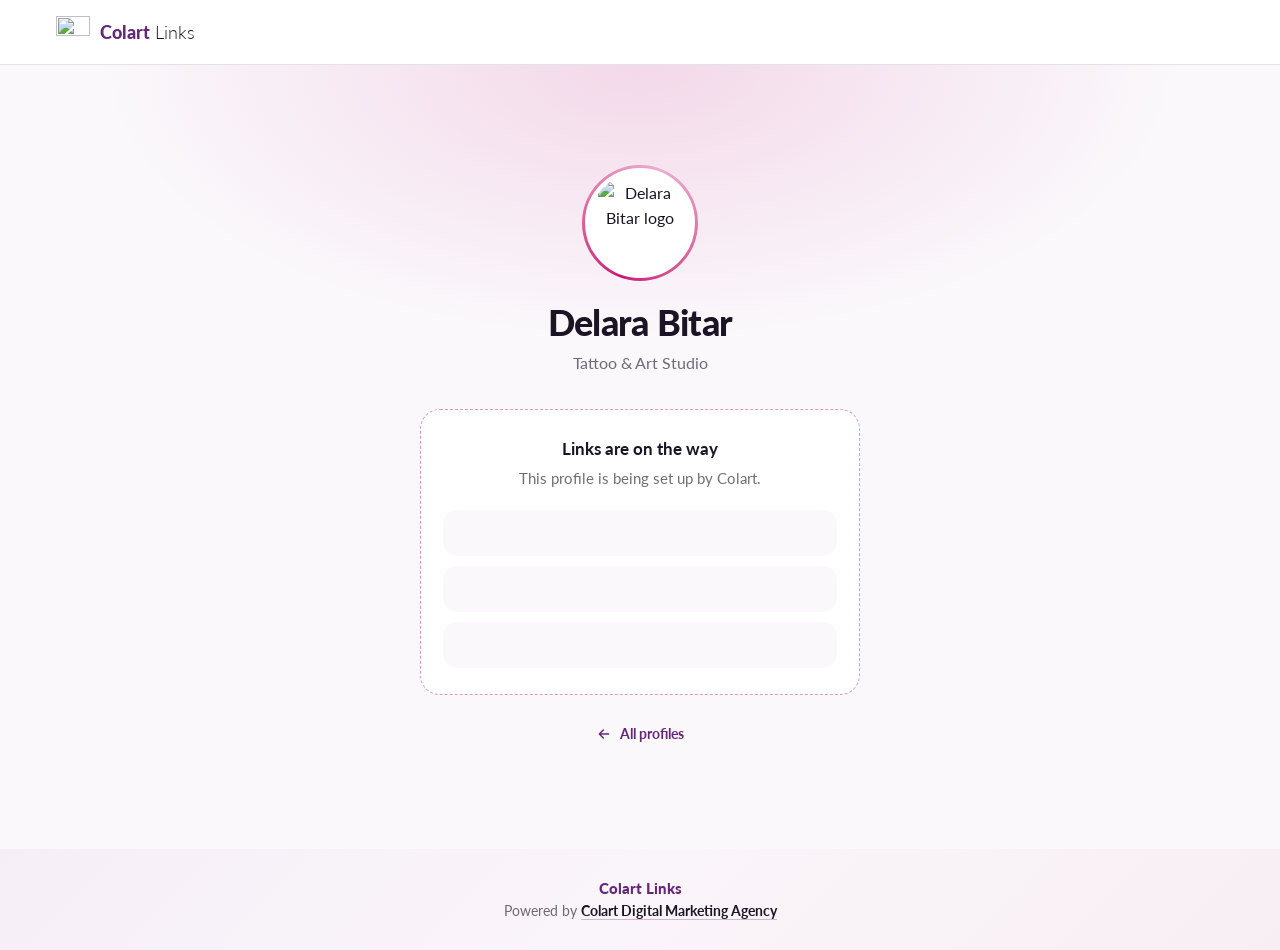
==== delarabitar/index.html @ f68a1858 "Add files via upload" ====
<!DOCTYPE html>
<html lang="en">
<head>
  <meta charset="UTF-8">
  <meta name="viewport" content="width=device-width, initial-scale=1, viewport-fit=cover">
  <title>Delara Bitar | Colart Links</title>
  <meta name="description" content="Delara Bitar: Tattoo & Art Studio. All links in one place, powered by Colart.">
  <meta name="theme-color" content="#c81478">
  <link rel="canonical" href="https://links.colartdigitalmarketingagency.com/delarabitar/">

  <meta property="og:type" content="profile">
  <meta property="og:title" content="Delara Bitar | Colart Links">
  <meta property="og:description" content="Tattoo & Art Studio">
  <meta property="og:url" content="https://links.colartdigitalmarketingagency.com/delarabitar/">

  <link rel="icon" href="../assets/delara-bitar-logo.svg" type="image/svg+xml">
  <link rel="preconnect" href="https://fonts.googleapis.com">
  <link rel="preconnect" href="https://fonts.gstatic.com" crossorigin>
  <link href="https://fonts.googleapis.com/css2?family=Lato:wght@300;400;700;900&display=swap" rel="stylesheet">
  <link rel="stylesheet" href="style.css">
</head>
<body>

  <header class="site-header">
    <div class="wrap">
      <a class="brand" href="../" aria-label="Colart Links home">
        <img src="../assets/colart-mark.svg" alt="" width="34" height="32">
        <span class="brand-name"><b>Colart</b> <span>Links</span></span>
      </a>
    </div>
  </header>

  <main class="profile">
    <div class="profile-card">
      <span class="avatar"><span><img src="../assets/delara-bitar-logo.svg" alt="Delara Bitar logo" width="110" height="110"></span></span>
      <h1>Delara Bitar</h1>
      <p class="category">Tattoo & Art Studio</p>

      <!-- Add links here when ready, then delete the .soon block:
      <ul class="links">
        <li><a href="https://instagram.com/..." target="_blank" rel="noopener">Instagram</a></li>
        <li><a href="https://wa.me/961..." target="_blank" rel="noopener">WhatsApp</a></li>
      </ul>
      -->
      <div class="soon">
        <p>Links are on the way</p>
        <p>This profile is being set up by Colart.</p>
        <div class="soon-bars" aria-hidden="true"><span></span><span></span><span></span></div>
      </div>

      <a class="back" href="../"><svg viewBox="0 0 24 24" fill="none" stroke="currentColor" stroke-width="2.2" stroke-linecap="round" stroke-linejoin="round" aria-hidden="true"><path d="M19 12H5M11 6l-6 6 6 6"/></svg>All profiles</a>
    </div>
  </main>

  <footer class="site-footer">
    <b>Colart Links</b>
    Powered by <a href="https://colartdigitalmarketingagency.com" target="_blank" rel="noopener">Colart Digital Marketing Agency</a>
  </footer>

</body>
</html>
---- delarabitar/style.css ----
/* ===========================================
   COLART LINKS — Delara Bitar
   links.colartdigitalmarketingagency.com/delarabitar
   This profile's own stylesheet. Edit freely —
   it doesn't affect the directory or other profiles.
=========================================== */

:root {
  /* Profile accent — change to the client's brand color */
  --accent:     #c81478;
  --accent-ink: #ffffff;

  /* Colart brand */
  --purple:    #642878;
  --purple-dk: #4a1d59;
  --magenta:   #c81478;
  --ink:       #1a1424;
  --bg:        #ffffff;
  --bg-soft:   #faf8fb;
  --line:      rgba(26, 20, 36, .12);
  --muted:     rgba(26, 20, 36, .62);

  --font: 'Lato', 'Noto Kufi Arabic', system-ui, -apple-system, 'Segoe UI', sans-serif;
  --ease: cubic-bezier(.2, .7, .2, 1);
  --gutter: clamp(20px, 5vw, 36px);
}

*, *::before, *::after { margin: 0; padding: 0; box-sizing: border-box; }
html { -webkit-text-size-adjust: 100%; }
body {
  font-family: var(--font);
  line-height: 1.55;
  color: var(--ink);
  background: var(--bg-soft);
  -webkit-font-smoothing: antialiased;
  min-height: 100vh;
  display: flex;
  flex-direction: column;
}
a { color: inherit; text-decoration: none; }
img { display: block; max-width: 100%; }
:focus-visible { outline: 3px solid var(--magenta); outline-offset: 3px; border-radius: 6px; }

/* Header */
.site-header {
  position: sticky; top: 0; z-index: 20;
  background: rgba(255, 255, 255, .88);
  backdrop-filter: blur(14px); -webkit-backdrop-filter: blur(14px);
  border-bottom: 1px solid var(--line);
}
.site-header .wrap {
  max-width: 1240px; margin: 0 auto; padding: 0 var(--gutter);
  height: 64px; display: flex; align-items: center;
}
.brand { display: inline-flex; align-items: center; gap: 10px; }
.brand img { width: 34px; height: auto; }
.brand-name { font-size: 18px; line-height: 1; color: var(--purple); }
.brand-name b { font-weight: 900; }
.brand-name span { font-weight: 300; color: var(--ink); }

/* Profile */
.profile {
  flex: 1;
  display: grid;
  place-items: start center;
  padding: clamp(48px, 10vw, 100px) var(--gutter);
  background: radial-gradient(60% 50% at 50% 0%, color-mix(in srgb, var(--accent) 14%, transparent) 0%, transparent 70%);
}
.profile-card { width: 100%; max-width: 440px; text-align: center; }

.avatar {
  display: block;
  width: 116px; height: 116px;
  margin: 0 auto;
  border-radius: 50%;
  padding: 3px;
  background: conic-gradient(from 200deg, var(--accent), color-mix(in srgb, var(--accent) 35%, #fff), var(--accent));
}
.avatar span {
  width: 100%; height: 100%;
  border-radius: 50%;
  border: 4px solid #fff;
  background: #fff;
  display: grid; place-items: center;
  overflow: hidden;
}
.avatar img { width: 82%; height: 82%; object-fit: contain; }

.profile h1 {
  margin-top: 22px;
  font-size: clamp(28px, 6vw, 36px);
  font-weight: 900;
  letter-spacing: -.02em;
  line-height: 1.1;
}
.name-ar {
  display: block;
  margin-top: 6px;
  font-family: 'Noto Kufi Arabic', var(--font);
  font-weight: 700;
  font-size: 19px;
  color: var(--purple);
}
.category { margin-top: 8px; font-size: 16px; color: var(--muted); }

/* Links — add <li><a> items in index.html */
.links { list-style: none; margin-top: 34px; display: grid; gap: 12px; }
.links a {
  display: flex; align-items: center; justify-content: center;
  min-height: 56px; padding: 14px 20px;
  border-radius: 16px;
  background: #fff;
  border: 1px solid var(--line);
  font-weight: 700;
  transition: border-color .3s, transform .3s var(--ease), color .3s;
}
.links a:hover { border-color: var(--accent); color: var(--purple); transform: translateY(-2px); }

/* Placeholder (remove when links are added) */
.soon {
  margin-top: 34px;
  padding: 26px 22px;
  border-radius: 20px;
  border: 1.5px dashed color-mix(in srgb, var(--accent) 45%, transparent);
  background: #fff;
}
.soon p { font-size: 17px; font-weight: 700; }
.soon p + p { margin-top: 4px; font-size: 15px; font-weight: 400; color: var(--muted); }
.soon-bars { display: grid; gap: 10px; margin-top: 20px; }
.soon-bars span { height: 46px; border-radius: 14px; background: var(--bg-soft); }

.back {
  display: inline-flex; align-items: center; gap: 8px;
  margin-top: 28px;
  font-size: 14px; font-weight: 700;
  color: var(--purple);
}
.back svg { width: 16px; height: 16px; transition: transform .3s var(--ease); }
.back:hover { color: var(--magenta); }
.back:hover svg { transform: translateX(-4px); }

/* Footer */
.site-footer {
  background: linear-gradient(135deg, #f5eef7 0%, #faf5fa 50%, #f7eef3 100%);
  padding: 28px var(--gutter);
  text-align: center;
  font-size: 14px;
  color: var(--muted);
}
.site-footer b { display: block; color: var(--purple); font-weight: 900; font-size: 15px; }
.site-footer a { color: var(--ink); font-weight: 700; border-bottom: 1px solid rgba(100, 40, 120, .3); }
.site-footer a:hover { color: var(--magenta); border-color: var(--magenta); }

@media (prefers-reduced-motion: reduce) {
  *, *::before, *::after { transition: none !important; animation: none !important; }
}
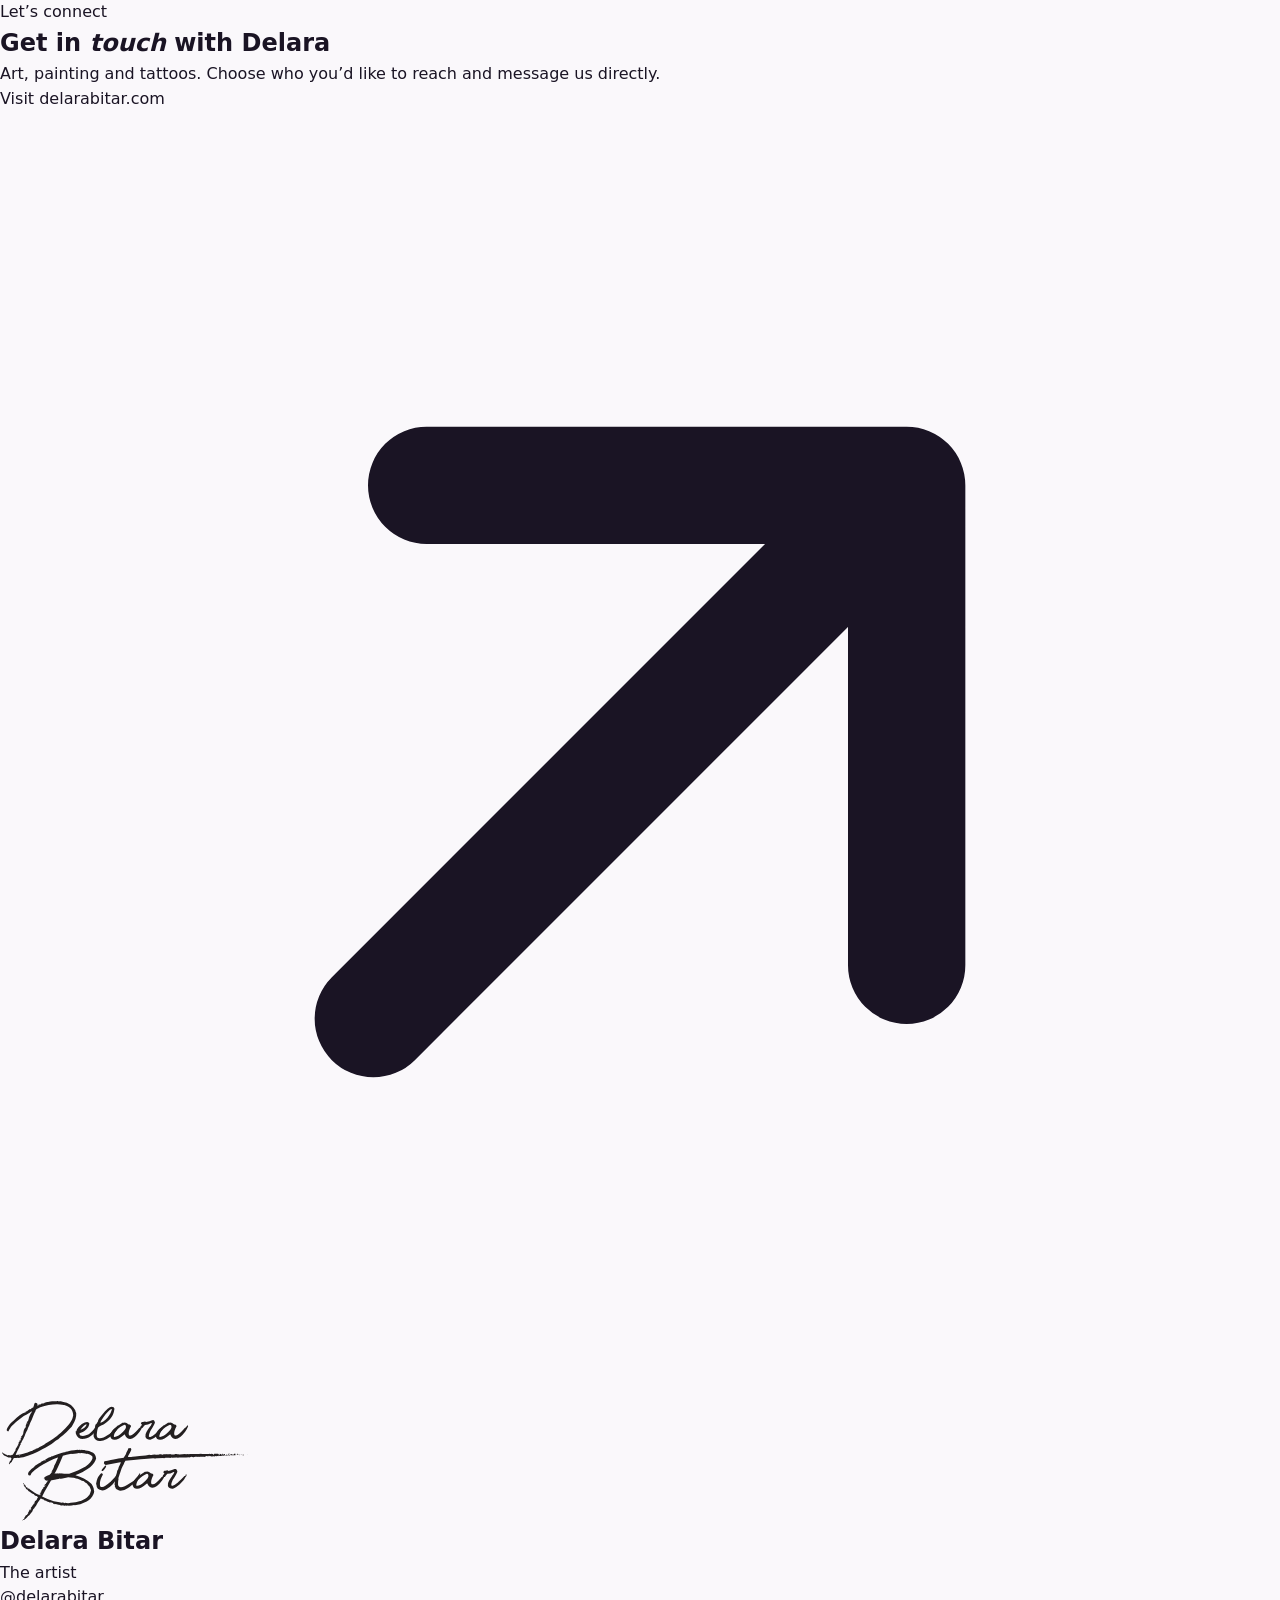
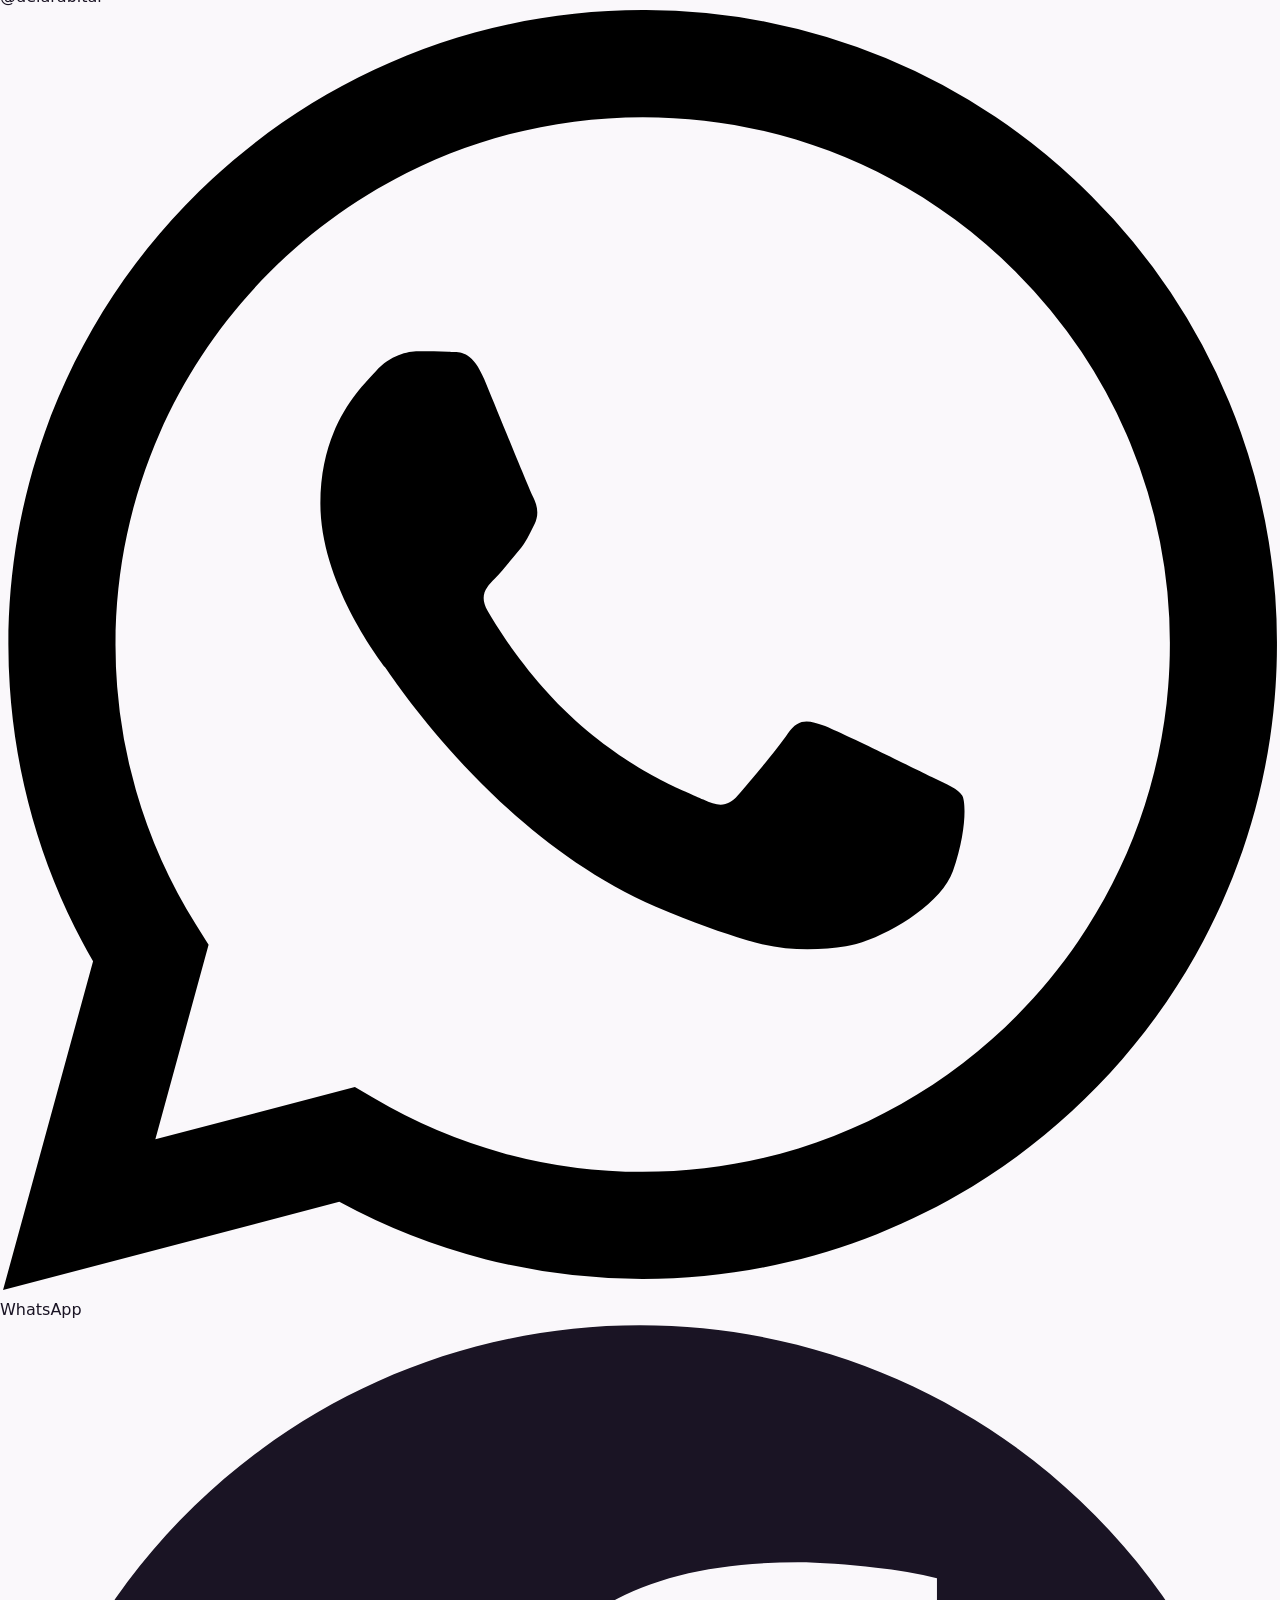
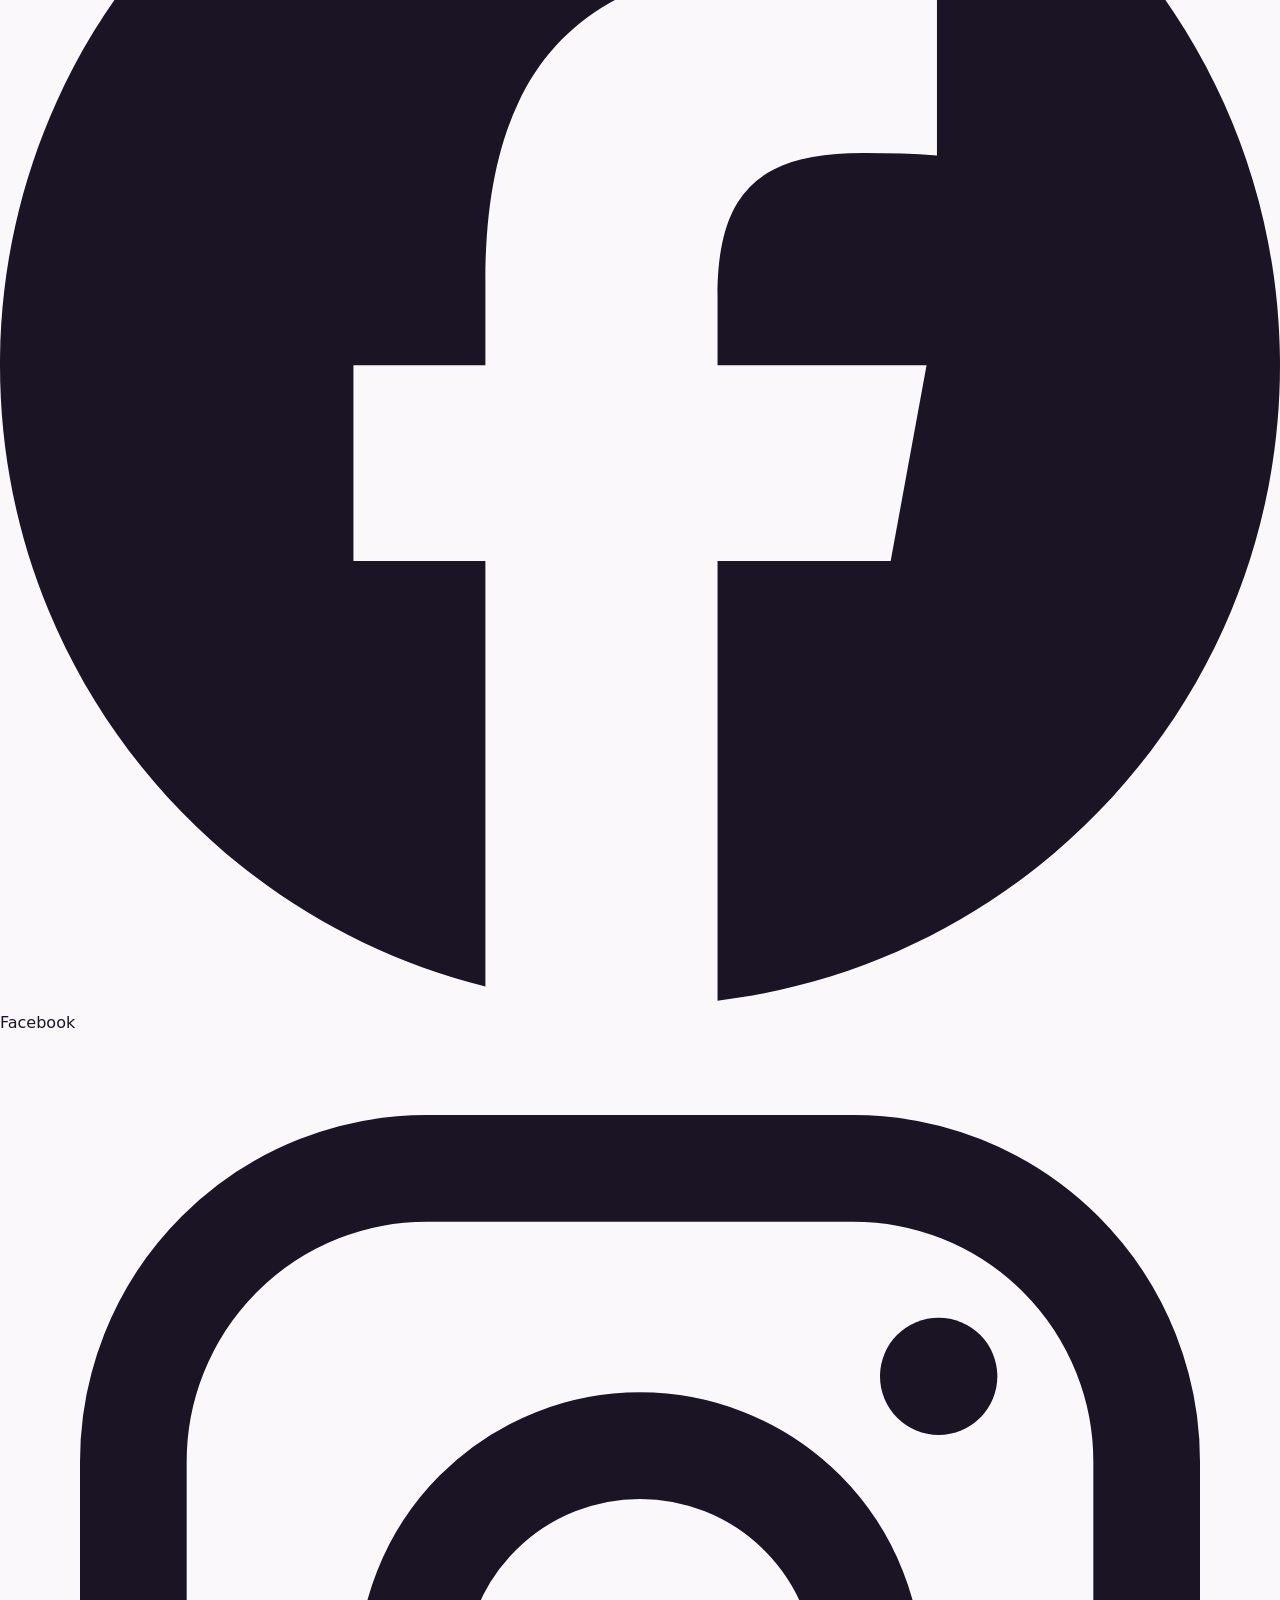
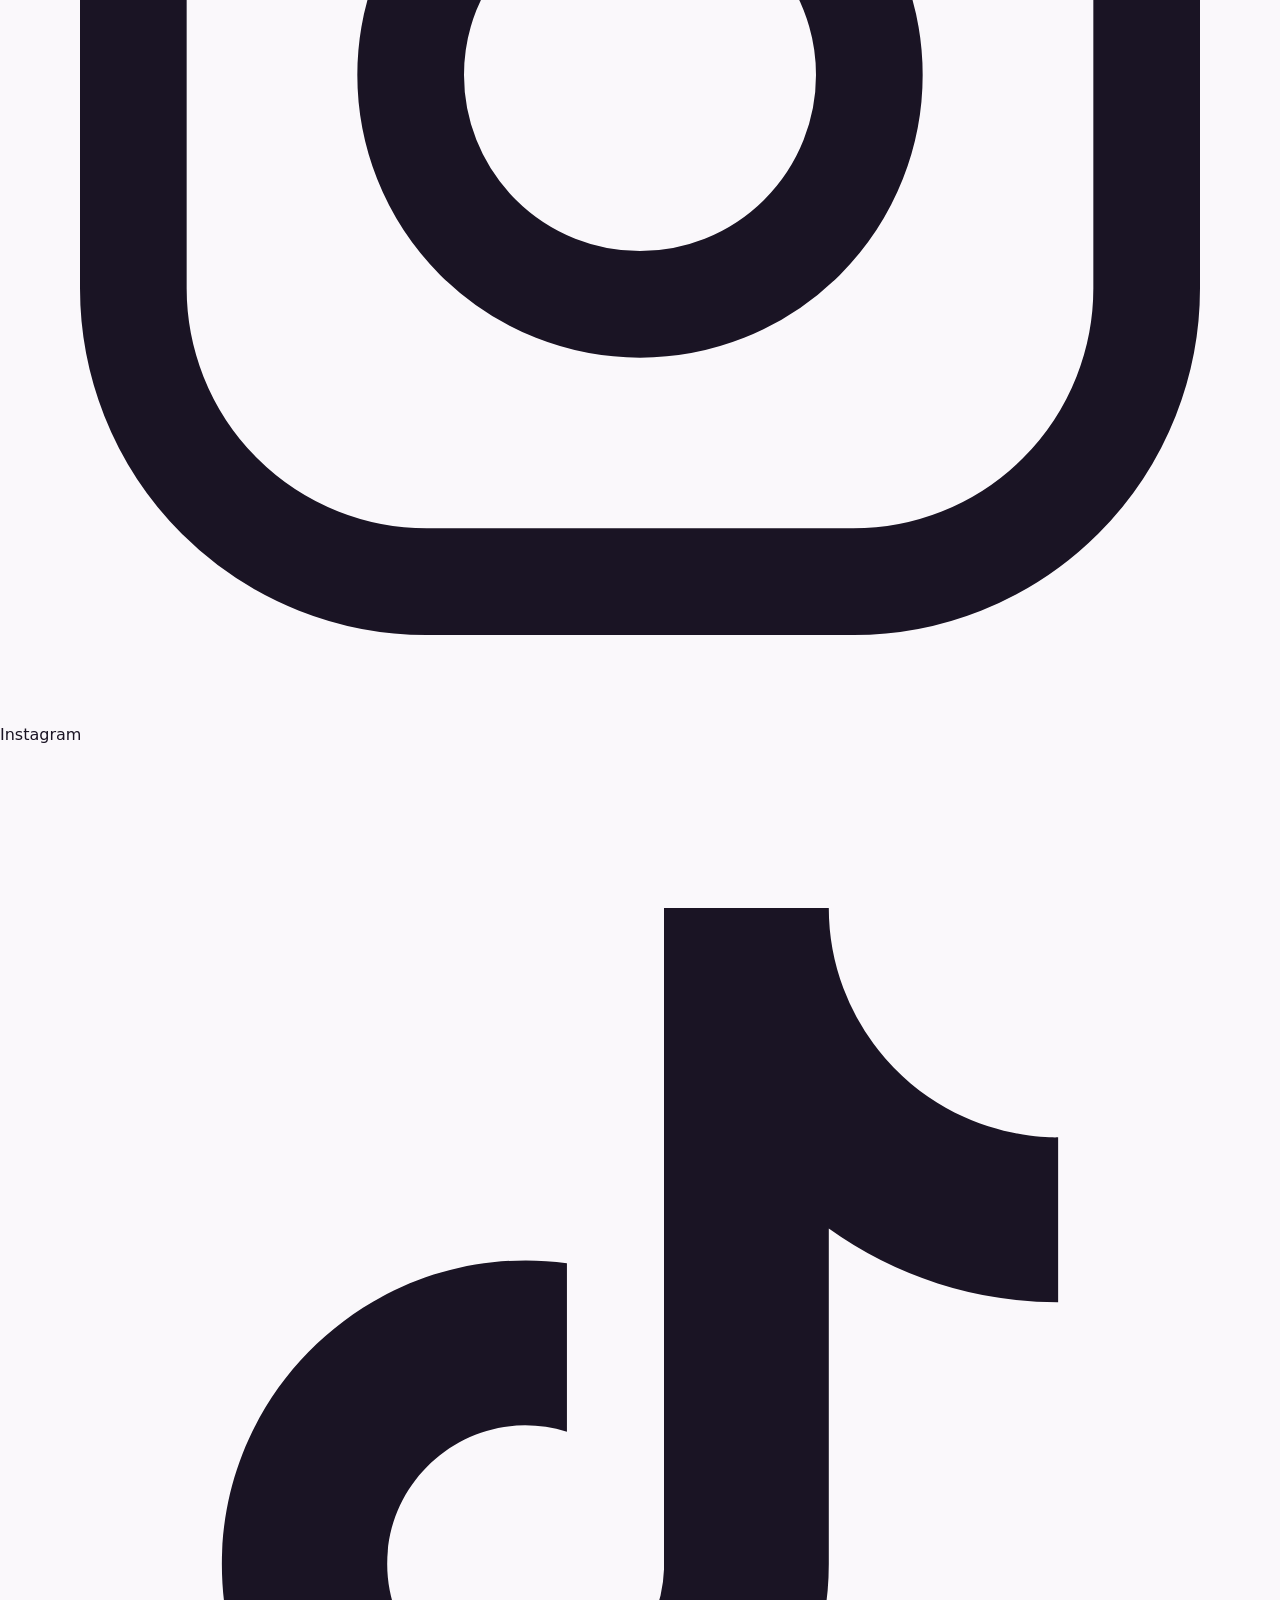
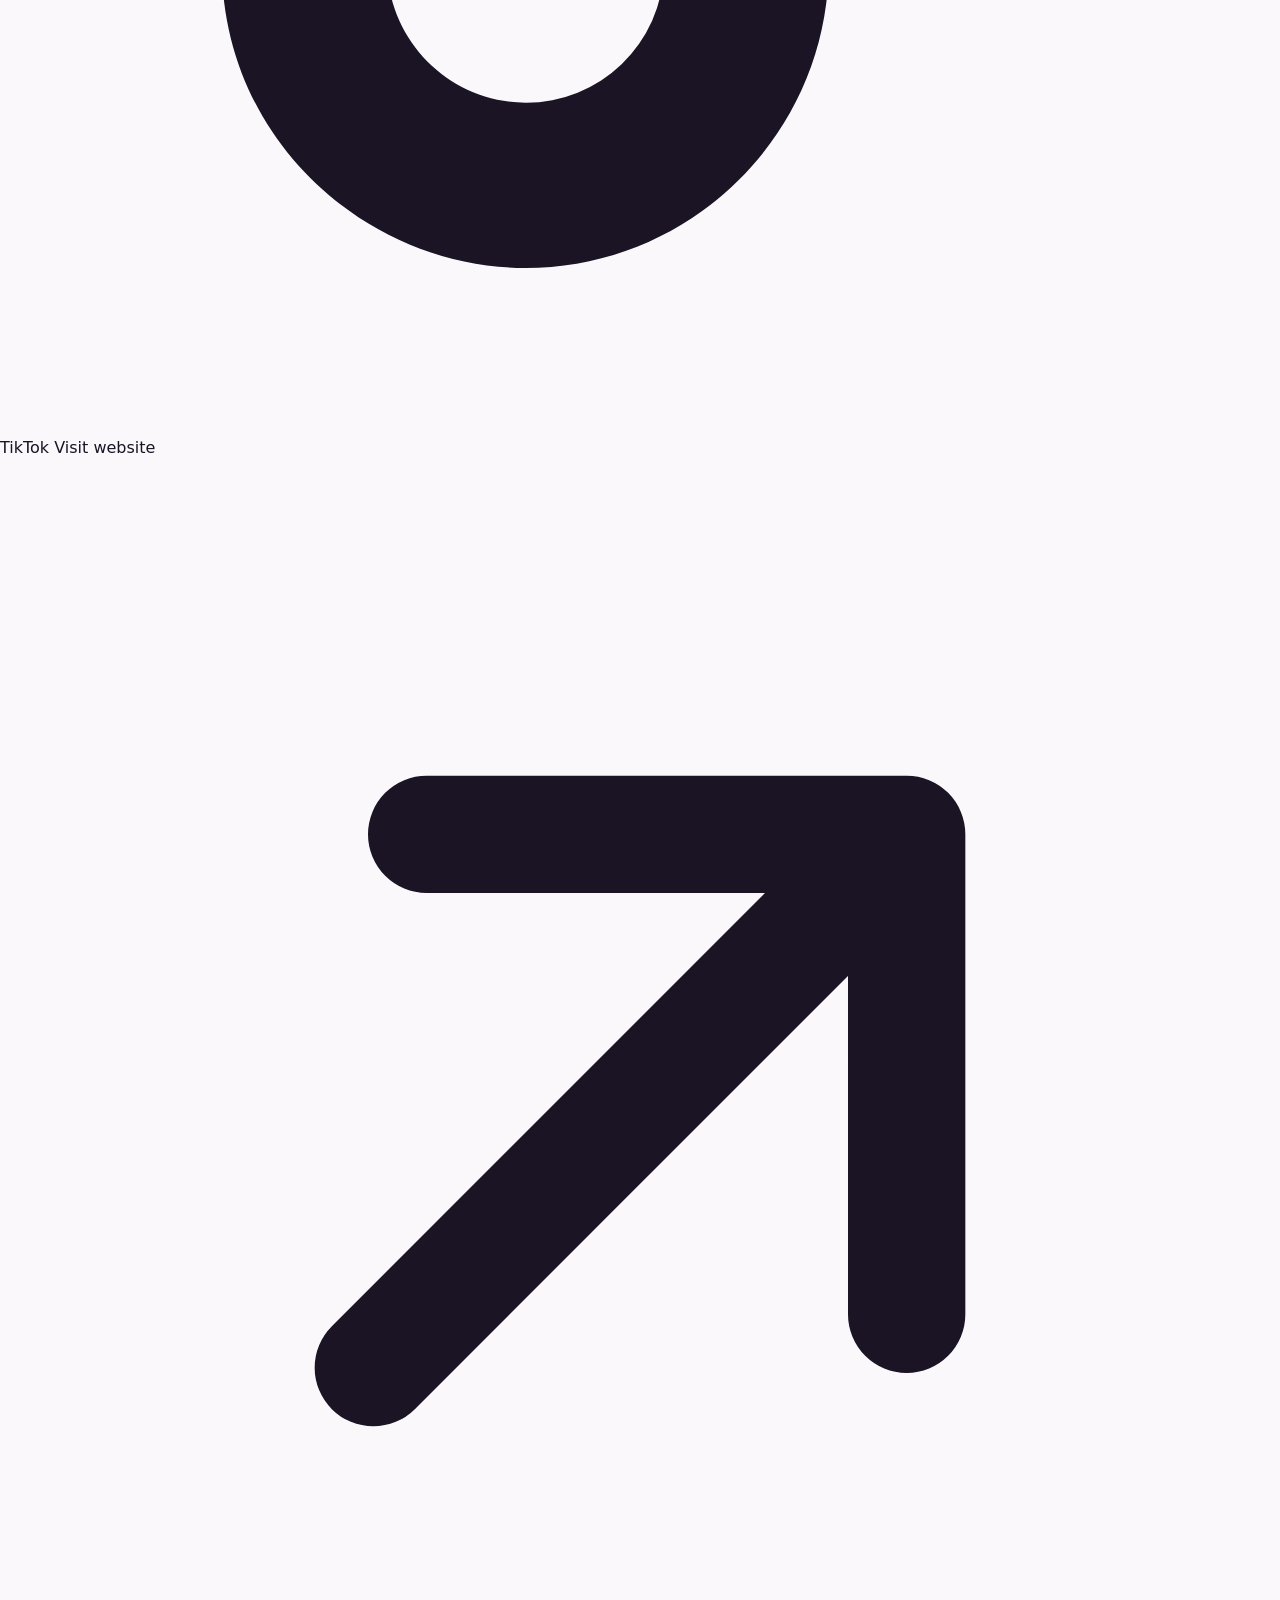
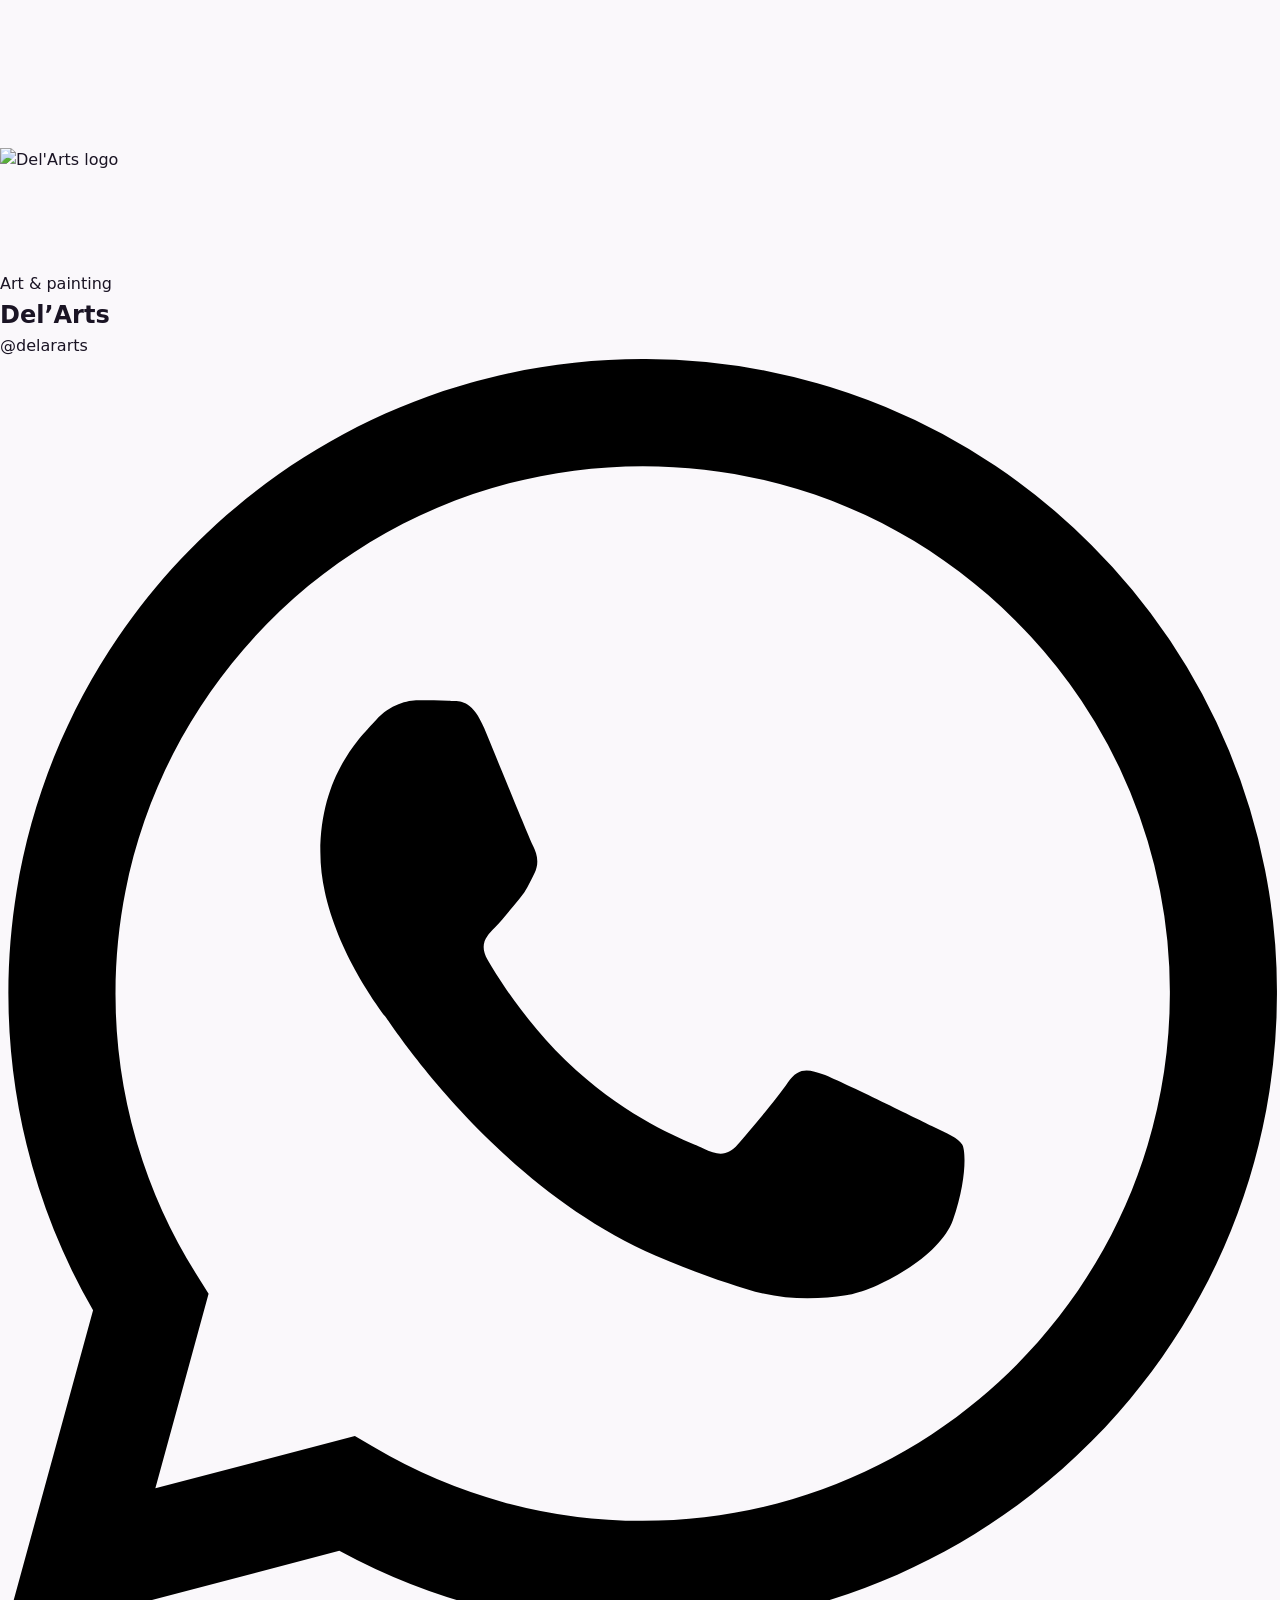
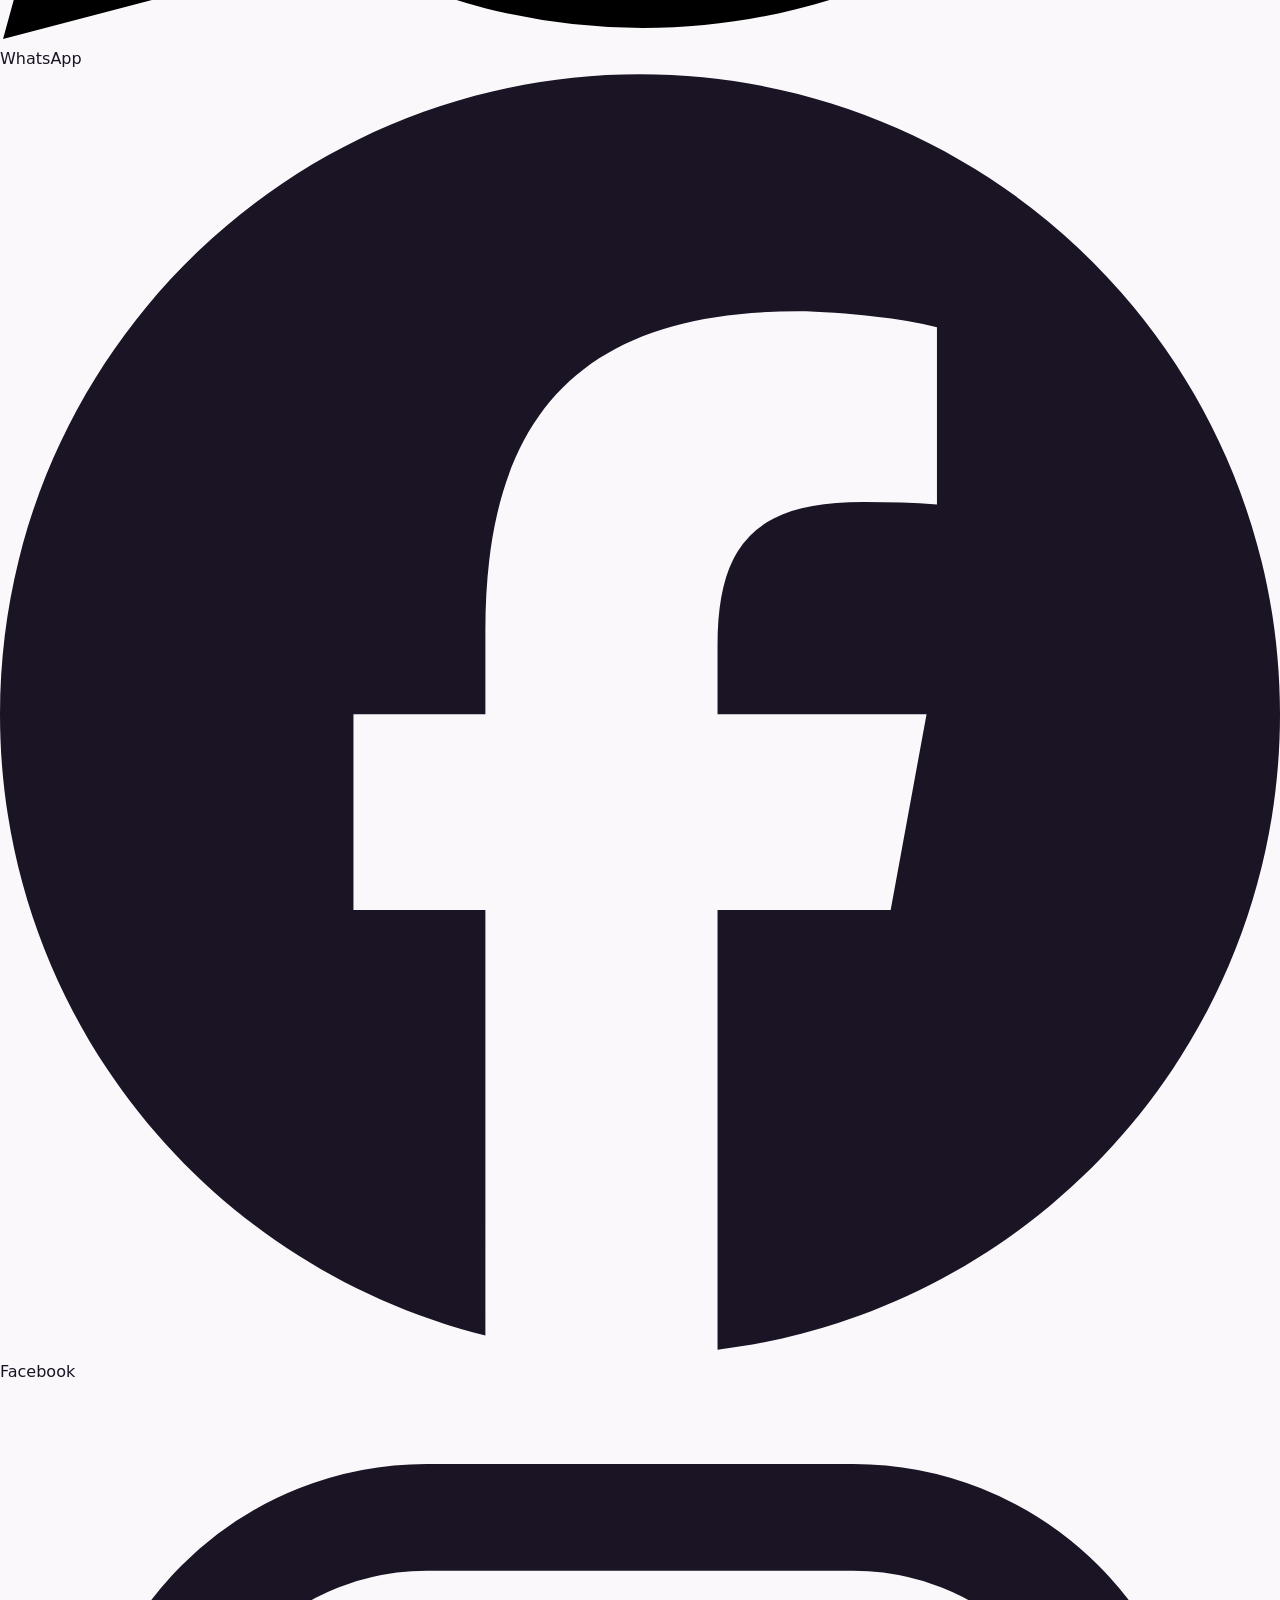
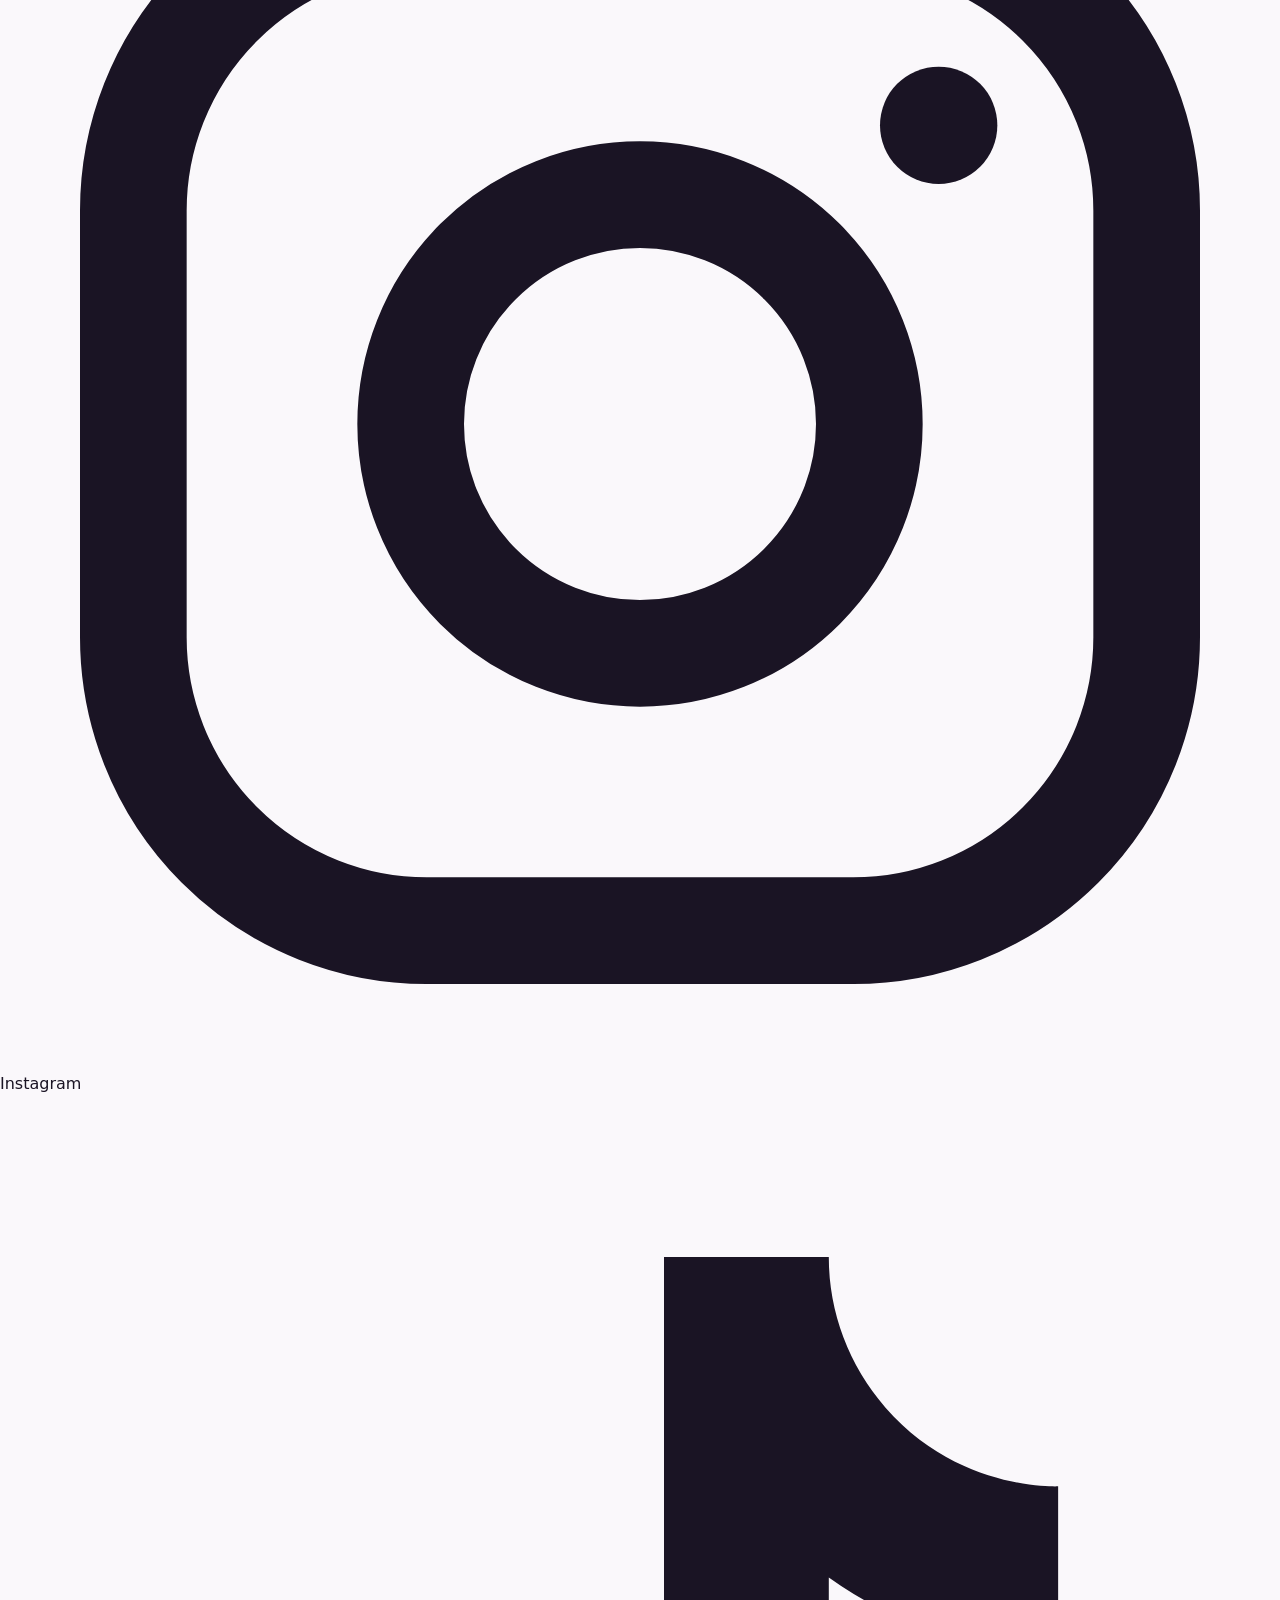
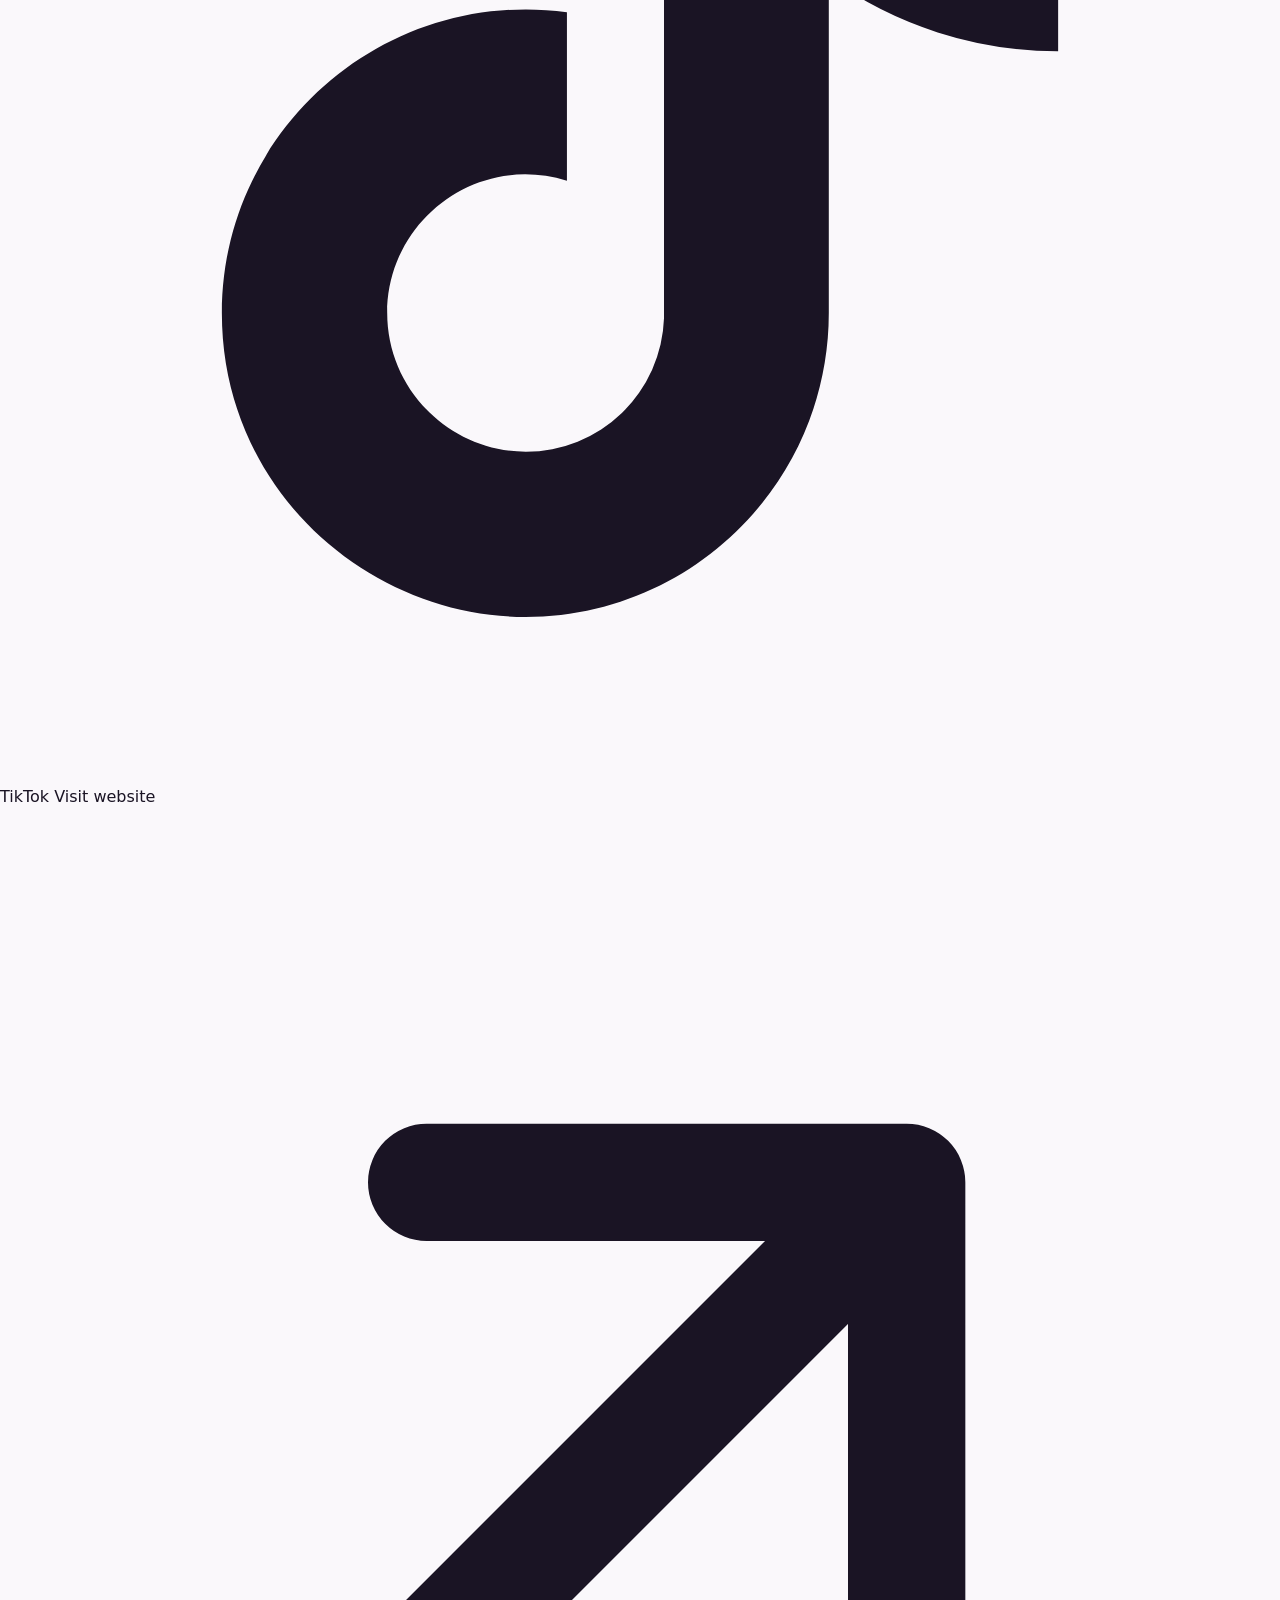
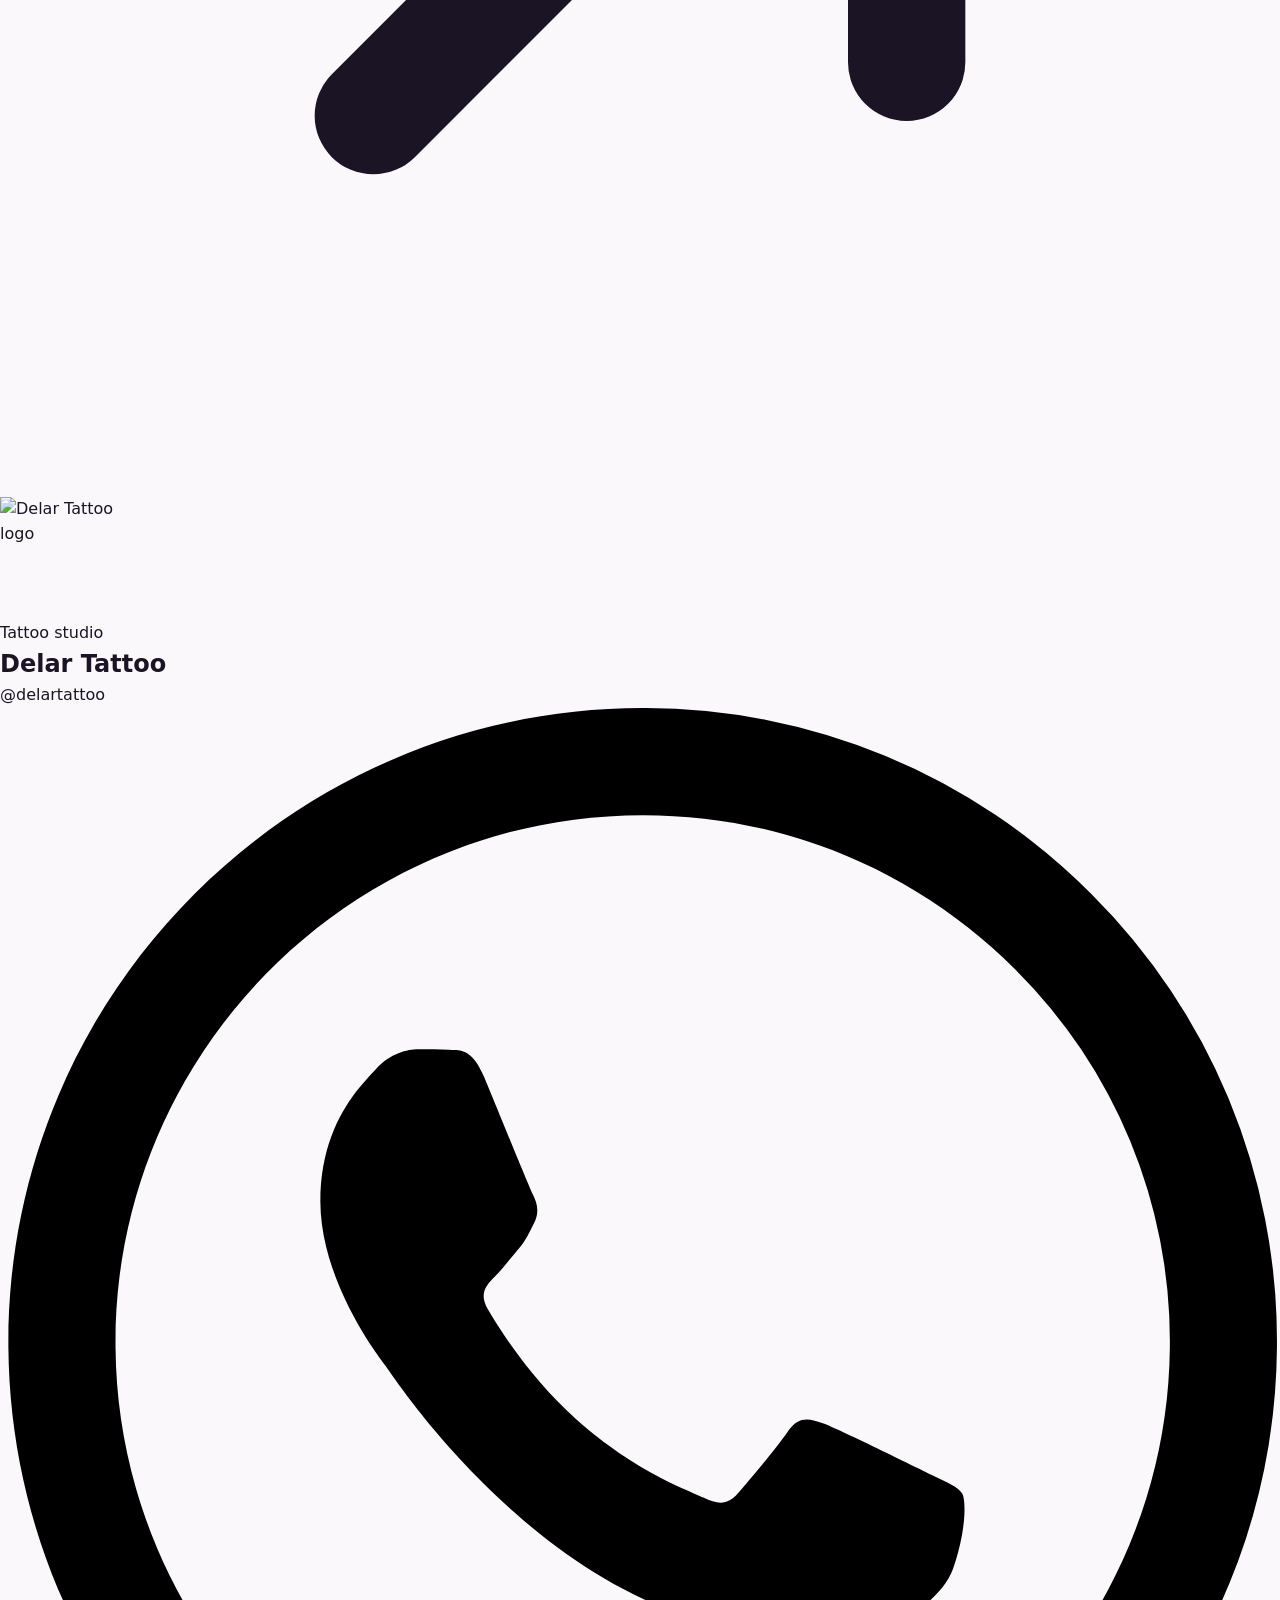
==== commit 6d5b48dd: "Add files via upload" ====
--- a/delarabitar/index.html
+++ b/delarabitar/index.html
@@ -1,61 +1,109 @@
-<!DOCTYPE html>
-<html lang="en">
-<head>
-  <meta charset="UTF-8">
-  <meta name="viewport" content="width=device-width, initial-scale=1, viewport-fit=cover">
-  <title>Delara Bitar | Colart Links</title>
-  <meta name="description" content="Delara Bitar: Tattoo & Art Studio. All links in one place, powered by Colart.">
-  <meta name="theme-color" content="#c81478">
-  <link rel="canonical" href="https://links.colartdigitalmarketingagency.com/delarabitar/">
-
-  <meta property="og:type" content="profile">
-  <meta property="og:title" content="Delara Bitar | Colart Links">
-  <meta property="og:description" content="Tattoo & Art Studio">
-  <meta property="og:url" content="https://links.colartdigitalmarketingagency.com/delarabitar/">
-
-  <link rel="icon" href="../assets/delara-bitar-logo.svg" type="image/svg+xml">
-  <link rel="preconnect" href="https://fonts.googleapis.com">
-  <link rel="preconnect" href="https://fonts.gstatic.com" crossorigin>
-  <link href="https://fonts.googleapis.com/css2?family=Lato:wght@300;400;700;900&display=swap" rel="stylesheet">
-  <link rel="stylesheet" href="style.css">
-</head>
-<body>
-
-  <header class="site-header">
-    <div class="wrap">
-      <a class="brand" href="../" aria-label="Colart Links home">
-        <img src="../assets/colart-mark.svg" alt="" width="34" height="32">
-        <span class="brand-name"><b>Colart</b> <span>Links</span></span>
-      </a>
-    </div>
-  </header>
-
-  <main class="profile">
-    <div class="profile-card">
-      <span class="avatar"><span><img src="../assets/delara-bitar-logo.svg" alt="Delara Bitar logo" width="110" height="110"></span></span>
-      <h1>Delara Bitar</h1>
-      <p class="category">Tattoo & Art Studio</p>
-
-      <!-- Add links here when ready, then delete the .soon block:
-      <ul class="links">
-        <li><a href="https://instagram.com/..." target="_blank" rel="noopener">Instagram</a></li>
-        <li><a href="https://wa.me/961..." target="_blank" rel="noopener">WhatsApp</a></li>
-      </ul>
-      -->
-      <div class="soon">
-        <p>Links are on the way</p>
-        <p>This profile is being set up by Colart.</p>
-        <div class="soon-bars" aria-hidden="true"><span></span><span></span><span></span></div>
-      </div>
-
-      <a class="back" href="../"><svg viewBox="0 0 24 24" fill="none" stroke="currentColor" stroke-width="2.2" stroke-linecap="round" stroke-linejoin="round" aria-hidden="true"><path d="M19 12H5M11 6l-6 6 6 6"/></svg>All profiles</a>
-    </div>
-  </main>
-
-  <footer class="site-footer">
-    <b>Colart Links</b>
-    Powered by <a href="https://colartdigitalmarketingagency.com" target="_blank" rel="noopener">Colart Digital Marketing Agency</a>
-  </footer>
-
-</body>
-</html>
+<!DOCTYPE html>
+<html lang="en">
+<head>
+  <meta charset="UTF-8">
+  <meta name="viewport" content="width=device-width, initial-scale=1, viewport-fit=cover">
+  <title>Contact Delara Bitar | Del’Arts &amp; Delar Tattoo</title>
+  <meta name="description" content="Contact Delara Bitar, Del’Arts and Delar Tattoo on WhatsApp, Facebook, Instagram and TikTok.">
+  <meta name="theme-color" content="#FED606">
+  <link rel="canonical" href="https://contact.delarabitar.com/">
+
+  <meta property="og:type" content="website">
+  <meta property="og:title" content="Contact Delara Bitar">
+  <meta property="og:description" content="Delara Bitar · Del’Arts · Delar Tattoo: all contacts in one place.">
+  <meta property="og:url" content="https://contact.delarabitar.com/">
+  <meta property="og:image" content="https://contact.delarabitar.com/assets/favicon.png">
+
+  <link rel="icon" type="image/png" href="assets/favicon.png">
+  <link rel="apple-touch-icon" href="assets/favicon.png">
+
+  <link rel="preconnect" href="https://fonts.googleapis.com">
+  <link rel="preconnect" href="https://fonts.gstatic.com" crossorigin>
+  <link href="https://fonts.googleapis.com/css2?family=Caveat:wght@600&family=DM+Sans:wght@400;500;700&family=Playfair+Display:ital,wght@0,700;0,900;1,900&display=swap" rel="stylesheet">
+  <link rel="stylesheet" href="style.css">
+</head>
+<body>
+
+  <main>
+    <section class="ct-hero">
+      <div class="ct-hero-content">
+        <span class="ct-hero-eyebrow">Let’s connect</span>
+        <h1 class="ct-hero-title">Get in <em>touch</em> with <span class="accent-yellow">Delara</span></h1>
+        <p class="ct-hero-subtitle">Art, painting and tattoos. Choose who you’d like to reach and message us directly.</p>
+        <a class="site-btn" href="https://www.delarabitar.com/" target="_blank" rel="noopener">Visit delarabitar.com <svg viewBox="0 0 24 24" fill="none" stroke="currentColor" stroke-width="2.2" stroke-linecap="round" stroke-linejoin="round" aria-hidden="true"><path d="M7 17 17 7M8 7h9v9"/></svg></a>
+      </div>
+    </section>
+
+    <section class="ct-cards" aria-label="Contacts">
+      <div class="ct-grid">
+        <article class="card card--delara">
+          <div class="card-media card-media--logo"><img src="assets/delara-bitar-logo.svg" alt="" width="250" height="124"></div>
+          <h2 class="sr-only">Delara Bitar</h2>
+          <p class="card-script">The artist</p>
+          <p class="card-handle">@delarabitar</p>
+
+          <div class="card-actions">
+            <a class="btn-wa" href="https://wa.me/9613341253" target="_blank" rel="noopener" aria-label="WhatsApp Delara Bitar"><svg viewBox="0 0 24 24" aria-hidden="true"><path d="M17.472 14.382c-.297-.149-1.758-.867-2.03-.967-.273-.099-.471-.148-.67.15-.197.297-.767.966-.94 1.164-.173.199-.347.223-.644.075-.297-.15-1.255-.463-2.39-1.475-.883-.788-1.48-1.761-1.653-2.059-.173-.297-.018-.458.13-.606.134-.133.298-.347.446-.52.149-.174.198-.298.298-.497.099-.198.05-.371-.025-.52-.075-.149-.669-1.612-.916-2.207-.242-.579-.487-.5-.669-.51-.173-.008-.371-.01-.57-.01-.198 0-.52.074-.792.372-.272.297-1.04 1.016-1.04 2.479 0 1.462 1.065 2.875 1.213 3.074.149.198 2.096 3.2 5.077 4.487.709.306 1.262.489 1.694.625.712.227 1.36.195 1.871.118.571-.085 1.758-.719 2.006-1.413.248-.694.248-1.289.173-1.413-.074-.124-.272-.198-.57-.347m-5.421 7.403h-.004a9.87 9.87 0 01-5.031-1.378l-.361-.214-3.741.982.998-3.648-.235-.374a9.86 9.86 0 01-1.51-5.26c.001-5.45 4.436-9.884 9.888-9.884 2.64 0 5.122 1.03 6.988 2.898a9.825 9.825 0 012.893 6.994c-.003 5.45-4.437 9.884-9.885 9.884m8.413-18.297A11.815 11.815 0 0012.05 0C5.495 0 .16 5.335.157 11.892c0 2.096.547 4.142 1.588 5.945L.057 24l6.305-1.654a11.882 11.882 0 005.683 1.448h.005c6.554 0 11.89-5.335 11.893-11.893a11.821 11.821 0 00-3.48-8.413z"/></svg>WhatsApp</a>
+            <a class="btn-social" href="https://www.facebook.com/delarabitar" target="_blank" rel="noopener" aria-label="Delara Bitar on Facebook"><svg viewBox="0 0 24 24" fill="currentColor" aria-hidden="true"><path d="M9.101 23.691v-7.98H6.627v-3.667h2.474v-1.58c0-4.085 1.848-5.978 5.858-5.978.401 0 .955.042 1.468.103a8.68 8.68 0 0 1 1.141.195v3.325a8.623 8.623 0 0 0-.653-.036 26.805 26.805 0 0 0-.733-.009c-.707 0-1.259.096-1.675.309a1.686 1.686 0 0 0-.679.622c-.258.42-.374.995-.374 1.752v1.297h3.919l-.386 2.103-.287 1.564h-3.246v8.245C19.396 23.238 24 18.179 24 12.044c0-6.627-5.373-12-12-12s-12 5.373-12 12c0 5.628 3.874 10.35 9.101 11.647Z"/></svg>Facebook</a>
+            <a class="btn-social" href="https://www.instagram.com/delarabitar" target="_blank" rel="noopener" aria-label="Delara Bitar on Instagram"><svg viewBox="0 0 24 24" fill="none" stroke="currentColor" stroke-width="2" stroke-linecap="round" stroke-linejoin="round" aria-hidden="true"><rect x="2.5" y="2.5" width="19" height="19" rx="5.5"/><circle cx="12" cy="12" r="4.3"/><circle cx="17.6" cy="6.4" r="1.1" fill="currentColor" stroke="none"/></svg>Instagram</a>
+            <a class="btn-social" href="https://www.tiktok.com/@delarabitar" target="_blank" rel="noopener" aria-label="Delara Bitar on TikTok"><svg viewBox="0 0 24 24" fill="currentColor" aria-hidden="true"><path d="M16.6 5.82A4.28 4.28 0 0 1 15.54 3h-3.09v12.4a2.59 2.59 0 0 1-2.59 2.5c-1.42 0-2.6-1.16-2.6-2.6 0-1.72 1.66-3.01 3.37-2.48V9.66c-3.45-.46-6.47 2.22-6.47 5.64 0 3.33 2.76 5.7 5.69 5.7 3.14 0 5.69-2.55 5.69-5.7V9.01a7.35 7.35 0 0 0 4.3 1.38V7.3s-1.88.09-3.24-1.48z"/></svg>TikTok</a>
+            <a class="btn-web" href="https://www.delarabitar.com/" target="_blank" rel="noopener">Visit website <svg viewBox="0 0 24 24" fill="none" stroke="currentColor" stroke-width="2.2" stroke-linecap="round" stroke-linejoin="round" aria-hidden="true"><path d="M7 17 17 7M8 7h9v9"/></svg></a>
+          </div>
+        </article>
+        <article class="card card--arts">
+          <div class="card-media"><img src="assets/delarts-logo.webp" alt="Del'Arts logo" width="124" height="124" loading="lazy" decoding="async"></div>
+          <p class="card-script">Art &amp; painting</p>
+          <h2 class="card-name">Del’Arts</h2>
+          <p class="card-handle">@delararts</p>
+
+          <div class="card-actions">
+            <a class="btn-wa" href="https://wa.me/9613341253" target="_blank" rel="noopener" aria-label="WhatsApp Del’Arts"><svg viewBox="0 0 24 24" aria-hidden="true"><path d="M17.472 14.382c-.297-.149-1.758-.867-2.03-.967-.273-.099-.471-.148-.67.15-.197.297-.767.966-.94 1.164-.173.199-.347.223-.644.075-.297-.15-1.255-.463-2.39-1.475-.883-.788-1.48-1.761-1.653-2.059-.173-.297-.018-.458.13-.606.134-.133.298-.347.446-.52.149-.174.198-.298.298-.497.099-.198.05-.371-.025-.52-.075-.149-.669-1.612-.916-2.207-.242-.579-.487-.5-.669-.51-.173-.008-.371-.01-.57-.01-.198 0-.52.074-.792.372-.272.297-1.04 1.016-1.04 2.479 0 1.462 1.065 2.875 1.213 3.074.149.198 2.096 3.2 5.077 4.487.709.306 1.262.489 1.694.625.712.227 1.36.195 1.871.118.571-.085 1.758-.719 2.006-1.413.248-.694.248-1.289.173-1.413-.074-.124-.272-.198-.57-.347m-5.421 7.403h-.004a9.87 9.87 0 01-5.031-1.378l-.361-.214-3.741.982.998-3.648-.235-.374a9.86 9.86 0 01-1.51-5.26c.001-5.45 4.436-9.884 9.888-9.884 2.64 0 5.122 1.03 6.988 2.898a9.825 9.825 0 012.893 6.994c-.003 5.45-4.437 9.884-9.885 9.884m8.413-18.297A11.815 11.815 0 0012.05 0C5.495 0 .16 5.335.157 11.892c0 2.096.547 4.142 1.588 5.945L.057 24l6.305-1.654a11.882 11.882 0 005.683 1.448h.005c6.554 0 11.89-5.335 11.893-11.893a11.821 11.821 0 00-3.48-8.413z"/></svg>WhatsApp</a>
+            <a class="btn-social" href="https://www.facebook.com/delararts" target="_blank" rel="noopener" aria-label="Del’Arts on Facebook"><svg viewBox="0 0 24 24" fill="currentColor" aria-hidden="true"><path d="M9.101 23.691v-7.98H6.627v-3.667h2.474v-1.58c0-4.085 1.848-5.978 5.858-5.978.401 0 .955.042 1.468.103a8.68 8.68 0 0 1 1.141.195v3.325a8.623 8.623 0 0 0-.653-.036 26.805 26.805 0 0 0-.733-.009c-.707 0-1.259.096-1.675.309a1.686 1.686 0 0 0-.679.622c-.258.42-.374.995-.374 1.752v1.297h3.919l-.386 2.103-.287 1.564h-3.246v8.245C19.396 23.238 24 18.179 24 12.044c0-6.627-5.373-12-12-12s-12 5.373-12 12c0 5.628 3.874 10.35 9.101 11.647Z"/></svg>Facebook</a>
+            <a class="btn-social" href="https://www.instagram.com/delararts" target="_blank" rel="noopener" aria-label="Del’Arts on Instagram"><svg viewBox="0 0 24 24" fill="none" stroke="currentColor" stroke-width="2" stroke-linecap="round" stroke-linejoin="round" aria-hidden="true"><rect x="2.5" y="2.5" width="19" height="19" rx="5.5"/><circle cx="12" cy="12" r="4.3"/><circle cx="17.6" cy="6.4" r="1.1" fill="currentColor" stroke="none"/></svg>Instagram</a>
+            <a class="btn-social" href="https://www.tiktok.com/@delararts" target="_blank" rel="noopener" aria-label="Del’Arts on TikTok"><svg viewBox="0 0 24 24" fill="currentColor" aria-hidden="true"><path d="M16.6 5.82A4.28 4.28 0 0 1 15.54 3h-3.09v12.4a2.59 2.59 0 0 1-2.59 2.5c-1.42 0-2.6-1.16-2.6-2.6 0-1.72 1.66-3.01 3.37-2.48V9.66c-3.45-.46-6.47 2.22-6.47 5.64 0 3.33 2.76 5.7 5.69 5.7 3.14 0 5.69-2.55 5.69-5.7V9.01a7.35 7.35 0 0 0 4.3 1.38V7.3s-1.88.09-3.24-1.48z"/></svg>TikTok</a>
+            <a class="btn-web" href="https://www.delarabitar.com/delar-tattoo/" target="_blank" rel="noopener">Visit website <svg viewBox="0 0 24 24" fill="none" stroke="currentColor" stroke-width="2.2" stroke-linecap="round" stroke-linejoin="round" aria-hidden="true"><path d="M7 17 17 7M8 7h9v9"/></svg></a>
+          </div>
+        </article>
+        <article class="card card--tattoo">
+          <div class="card-media"><img src="assets/delartattoo-logo.webp" alt="Delar Tattoo logo" width="124" height="124" loading="lazy" decoding="async"></div>
+          <p class="card-script">Tattoo studio</p>
+          <h2 class="card-name">Delar Tattoo</h2>
+          <p class="card-handle">@delartattoo</p>
+
+          <div class="card-actions">
+            <a class="btn-wa" href="https://wa.me/9613341253" target="_blank" rel="noopener" aria-label="WhatsApp Delar Tattoo"><svg viewBox="0 0 24 24" aria-hidden="true"><path d="M17.472 14.382c-.297-.149-1.758-.867-2.03-.967-.273-.099-.471-.148-.67.15-.197.297-.767.966-.94 1.164-.173.199-.347.223-.644.075-.297-.15-1.255-.463-2.39-1.475-.883-.788-1.48-1.761-1.653-2.059-.173-.297-.018-.458.13-.606.134-.133.298-.347.446-.52.149-.174.198-.298.298-.497.099-.198.05-.371-.025-.52-.075-.149-.669-1.612-.916-2.207-.242-.579-.487-.5-.669-.51-.173-.008-.371-.01-.57-.01-.198 0-.52.074-.792.372-.272.297-1.04 1.016-1.04 2.479 0 1.462 1.065 2.875 1.213 3.074.149.198 2.096 3.2 5.077 4.487.709.306 1.262.489 1.694.625.712.227 1.36.195 1.871.118.571-.085 1.758-.719 2.006-1.413.248-.694.248-1.289.173-1.413-.074-.124-.272-.198-.57-.347m-5.421 7.403h-.004a9.87 9.87 0 01-5.031-1.378l-.361-.214-3.741.982.998-3.648-.235-.374a9.86 9.86 0 01-1.51-5.26c.001-5.45 4.436-9.884 9.888-9.884 2.64 0 5.122 1.03 6.988 2.898a9.825 9.825 0 012.893 6.994c-.003 5.45-4.437 9.884-9.885 9.884m8.413-18.297A11.815 11.815 0 0012.05 0C5.495 0 .16 5.335.157 11.892c0 2.096.547 4.142 1.588 5.945L.057 24l6.305-1.654a11.882 11.882 0 005.683 1.448h.005c6.554 0 11.89-5.335 11.893-11.893a11.821 11.821 0 00-3.48-8.413z"/></svg>WhatsApp</a>
+            <a class="btn-social" href="https://www.facebook.com/delartattoo" target="_blank" rel="noopener" aria-label="Delar Tattoo on Facebook"><svg viewBox="0 0 24 24" fill="currentColor" aria-hidden="true"><path d="M9.101 23.691v-7.98H6.627v-3.667h2.474v-1.58c0-4.085 1.848-5.978 5.858-5.978.401 0 .955.042 1.468.103a8.68 8.68 0 0 1 1.141.195v3.325a8.623 8.623 0 0 0-.653-.036 26.805 26.805 0 0 0-.733-.009c-.707 0-1.259.096-1.675.309a1.686 1.686 0 0 0-.679.622c-.258.42-.374.995-.374 1.752v1.297h3.919l-.386 2.103-.287 1.564h-3.246v8.245C19.396 23.238 24 18.179 24 12.044c0-6.627-5.373-12-12-12s-12 5.373-12 12c0 5.628 3.874 10.35 9.101 11.647Z"/></svg>Facebook</a>
+            <a class="btn-social" href="https://www.instagram.com/delartattoo" target="_blank" rel="noopener" aria-label="Delar Tattoo on Instagram"><svg viewBox="0 0 24 24" fill="none" stroke="currentColor" stroke-width="2" stroke-linecap="round" stroke-linejoin="round" aria-hidden="true"><rect x="2.5" y="2.5" width="19" height="19" rx="5.5"/><circle cx="12" cy="12" r="4.3"/><circle cx="17.6" cy="6.4" r="1.1" fill="currentColor" stroke="none"/></svg>Instagram</a>
+            <a class="btn-social" href="https://www.tiktok.com/@delartattoo" target="_blank" rel="noopener" aria-label="Delar Tattoo on TikTok"><svg viewBox="0 0 24 24" fill="currentColor" aria-hidden="true"><path d="M16.6 5.82A4.28 4.28 0 0 1 15.54 3h-3.09v12.4a2.59 2.59 0 0 1-2.59 2.5c-1.42 0-2.6-1.16-2.6-2.6 0-1.72 1.66-3.01 3.37-2.48V9.66c-3.45-.46-6.47 2.22-6.47 5.64 0 3.33 2.76 5.7 5.69 5.7 3.14 0 5.69-2.55 5.69-5.7V9.01a7.35 7.35 0 0 0 4.3 1.38V7.3s-1.88.09-3.24-1.48z"/></svg>TikTok</a>
+            <a class="btn-web" href="https://www.delarabitar.com/delar-tattoo/" target="_blank" rel="noopener">Visit website <svg viewBox="0 0 24 24" fill="none" stroke="currentColor" stroke-width="2.2" stroke-linecap="round" stroke-linejoin="round" aria-hidden="true"><path d="M7 17 17 7M8 7h9v9"/></svg></a>
+          </div>
+        </article>
+      </div>
+    </section>
+
+    <div class="listed-wrap">
+      <a class="listed" href="https://wa.me/96170649423" target="_blank" rel="noopener">
+        <span>
+          <span class="listed-a">Join Delara Bitar on Links Today</span>
+        </span>
+        <span class="listed-icon" aria-hidden="true"><svg viewBox="0 0 24 24" aria-hidden="true"><path d="M17.472 14.382c-.297-.149-1.758-.867-2.03-.967-.273-.099-.471-.148-.67.15-.197.297-.767.966-.94 1.164-.173.199-.347.223-.644.075-.297-.15-1.255-.463-2.39-1.475-.883-.788-1.48-1.761-1.653-2.059-.173-.297-.018-.458.13-.606.134-.133.298-.347.446-.52.149-.174.198-.298.298-.497.099-.198.05-.371-.025-.52-.075-.149-.669-1.612-.916-2.207-.242-.579-.487-.5-.669-.51-.173-.008-.371-.01-.57-.01-.198 0-.52.074-.792.372-.272.297-1.04 1.016-1.04 2.479 0 1.462 1.065 2.875 1.213 3.074.149.198 2.096 3.2 5.077 4.487.709.306 1.262.489 1.694.625.712.227 1.36.195 1.871.118.571-.085 1.758-.719 2.006-1.413.248-.694.248-1.289.173-1.413-.074-.124-.272-.198-.57-.347m-5.421 7.403h-.004a9.87 9.87 0 01-5.031-1.378l-.361-.214-3.741.982.998-3.648-.235-.374a9.86 9.86 0 01-1.51-5.26c.001-5.45 4.436-9.884 9.888-9.884 2.64 0 5.122 1.03 6.988 2.898a9.825 9.825 0 012.893 6.994c-.003 5.45-4.437 9.884-9.885 9.884m8.413-18.297A11.815 11.815 0 0012.05 0C5.495 0 .16 5.335.157 11.892c0 2.096.547 4.142 1.588 5.945L.057 24l6.305-1.654a11.882 11.882 0 005.683 1.448h.005c6.554 0 11.89-5.335 11.893-11.893a11.821 11.821 0 00-3.48-8.413z"/></svg></span>
+      </a>
+    </div>
+  </main>
+
+  <footer class="footer">
+    <div class="footer-credits">
+      <span class="footer-credit">
+        <span class="footer-label">Structured by</span>
+        <a href="https://colartdigitalmarketingagency.com" target="_blank" rel="noopener">Colart Digital Marketing Agency</a>
+      </span>
+      <span class="footer-sep" aria-hidden="true">·</span>
+      <span class="footer-credit">
+        <span class="footer-label">Hosted by</span>
+        <a href="https://links.colartdigitalmarketingagency.com" target="_blank" rel="noopener">Links By Colart</a>
+      </span>
+    </div>
+  </footer>
+
+</body>
+</html>
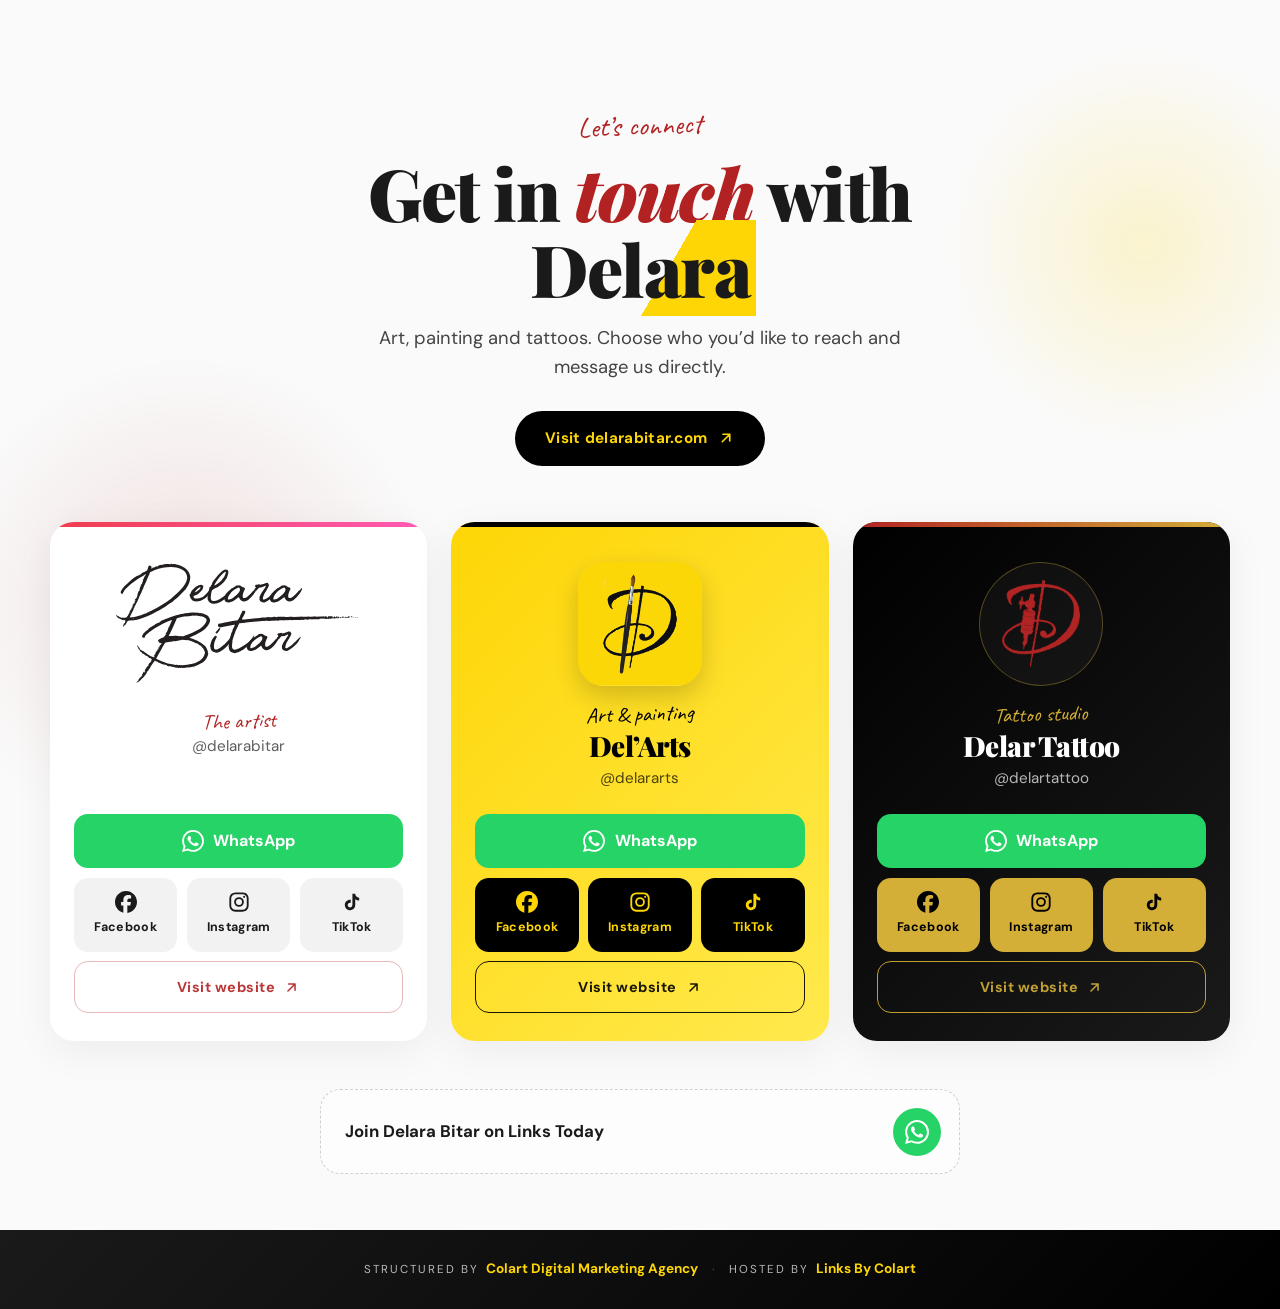
==== commit e1dbb289: "Add files via upload" ====
--- a/delarabitar/index.html
+++ b/delarabitar/index.html
@@ -1,109 +1,109 @@
-<!DOCTYPE html>
-<html lang="en">
-<head>
-  <meta charset="UTF-8">
-  <meta name="viewport" content="width=device-width, initial-scale=1, viewport-fit=cover">
-  <title>Contact Delara Bitar | Del’Arts &amp; Delar Tattoo</title>
-  <meta name="description" content="Contact Delara Bitar, Del’Arts and Delar Tattoo on WhatsApp, Facebook, Instagram and TikTok.">
-  <meta name="theme-color" content="#FED606">
-  <link rel="canonical" href="https://contact.delarabitar.com/">
-
-  <meta property="og:type" content="website">
-  <meta property="og:title" content="Contact Delara Bitar">
-  <meta property="og:description" content="Delara Bitar · Del’Arts · Delar Tattoo: all contacts in one place.">
-  <meta property="og:url" content="https://contact.delarabitar.com/">
-  <meta property="og:image" content="https://contact.delarabitar.com/assets/favicon.png">
-
-  <link rel="icon" type="image/png" href="assets/favicon.png">
-  <link rel="apple-touch-icon" href="assets/favicon.png">
-
-  <link rel="preconnect" href="https://fonts.googleapis.com">
-  <link rel="preconnect" href="https://fonts.gstatic.com" crossorigin>
-  <link href="https://fonts.googleapis.com/css2?family=Caveat:wght@600&family=DM+Sans:wght@400;500;700&family=Playfair+Display:ital,wght@0,700;0,900;1,900&display=swap" rel="stylesheet">
-  <link rel="stylesheet" href="style.css">
-</head>
-<body>
-
-  <main>
-    <section class="ct-hero">
-      <div class="ct-hero-content">
-        <span class="ct-hero-eyebrow">Let’s connect</span>
-        <h1 class="ct-hero-title">Get in <em>touch</em> with <span class="accent-yellow">Delara</span></h1>
-        <p class="ct-hero-subtitle">Art, painting and tattoos. Choose who you’d like to reach and message us directly.</p>
-        <a class="site-btn" href="https://www.delarabitar.com/" target="_blank" rel="noopener">Visit delarabitar.com <svg viewBox="0 0 24 24" fill="none" stroke="currentColor" stroke-width="2.2" stroke-linecap="round" stroke-linejoin="round" aria-hidden="true"><path d="M7 17 17 7M8 7h9v9"/></svg></a>
-      </div>
-    </section>
-
-    <section class="ct-cards" aria-label="Contacts">
-      <div class="ct-grid">
-        <article class="card card--delara">
-          <div class="card-media card-media--logo"><img src="assets/delara-bitar-logo.svg" alt="" width="250" height="124"></div>
-          <h2 class="sr-only">Delara Bitar</h2>
-          <p class="card-script">The artist</p>
-          <p class="card-handle">@delarabitar</p>
-
-          <div class="card-actions">
-            <a class="btn-wa" href="https://wa.me/9613341253" target="_blank" rel="noopener" aria-label="WhatsApp Delara Bitar"><svg viewBox="0 0 24 24" aria-hidden="true"><path d="M17.472 14.382c-.297-.149-1.758-.867-2.03-.967-.273-.099-.471-.148-.67.15-.197.297-.767.966-.94 1.164-.173.199-.347.223-.644.075-.297-.15-1.255-.463-2.39-1.475-.883-.788-1.48-1.761-1.653-2.059-.173-.297-.018-.458.13-.606.134-.133.298-.347.446-.52.149-.174.198-.298.298-.497.099-.198.05-.371-.025-.52-.075-.149-.669-1.612-.916-2.207-.242-.579-.487-.5-.669-.51-.173-.008-.371-.01-.57-.01-.198 0-.52.074-.792.372-.272.297-1.04 1.016-1.04 2.479 0 1.462 1.065 2.875 1.213 3.074.149.198 2.096 3.2 5.077 4.487.709.306 1.262.489 1.694.625.712.227 1.36.195 1.871.118.571-.085 1.758-.719 2.006-1.413.248-.694.248-1.289.173-1.413-.074-.124-.272-.198-.57-.347m-5.421 7.403h-.004a9.87 9.87 0 01-5.031-1.378l-.361-.214-3.741.982.998-3.648-.235-.374a9.86 9.86 0 01-1.51-5.26c.001-5.45 4.436-9.884 9.888-9.884 2.64 0 5.122 1.03 6.988 2.898a9.825 9.825 0 012.893 6.994c-.003 5.45-4.437 9.884-9.885 9.884m8.413-18.297A11.815 11.815 0 0012.05 0C5.495 0 .16 5.335.157 11.892c0 2.096.547 4.142 1.588 5.945L.057 24l6.305-1.654a11.882 11.882 0 005.683 1.448h.005c6.554 0 11.89-5.335 11.893-11.893a11.821 11.821 0 00-3.48-8.413z"/></svg>WhatsApp</a>
-            <a class="btn-social" href="https://www.facebook.com/delarabitar" target="_blank" rel="noopener" aria-label="Delara Bitar on Facebook"><svg viewBox="0 0 24 24" fill="currentColor" aria-hidden="true"><path d="M9.101 23.691v-7.98H6.627v-3.667h2.474v-1.58c0-4.085 1.848-5.978 5.858-5.978.401 0 .955.042 1.468.103a8.68 8.68 0 0 1 1.141.195v3.325a8.623 8.623 0 0 0-.653-.036 26.805 26.805 0 0 0-.733-.009c-.707 0-1.259.096-1.675.309a1.686 1.686 0 0 0-.679.622c-.258.42-.374.995-.374 1.752v1.297h3.919l-.386 2.103-.287 1.564h-3.246v8.245C19.396 23.238 24 18.179 24 12.044c0-6.627-5.373-12-12-12s-12 5.373-12 12c0 5.628 3.874 10.35 9.101 11.647Z"/></svg>Facebook</a>
-            <a class="btn-social" href="https://www.instagram.com/delarabitar" target="_blank" rel="noopener" aria-label="Delara Bitar on Instagram"><svg viewBox="0 0 24 24" fill="none" stroke="currentColor" stroke-width="2" stroke-linecap="round" stroke-linejoin="round" aria-hidden="true"><rect x="2.5" y="2.5" width="19" height="19" rx="5.5"/><circle cx="12" cy="12" r="4.3"/><circle cx="17.6" cy="6.4" r="1.1" fill="currentColor" stroke="none"/></svg>Instagram</a>
-            <a class="btn-social" href="https://www.tiktok.com/@delarabitar" target="_blank" rel="noopener" aria-label="Delara Bitar on TikTok"><svg viewBox="0 0 24 24" fill="currentColor" aria-hidden="true"><path d="M16.6 5.82A4.28 4.28 0 0 1 15.54 3h-3.09v12.4a2.59 2.59 0 0 1-2.59 2.5c-1.42 0-2.6-1.16-2.6-2.6 0-1.72 1.66-3.01 3.37-2.48V9.66c-3.45-.46-6.47 2.22-6.47 5.64 0 3.33 2.76 5.7 5.69 5.7 3.14 0 5.69-2.55 5.69-5.7V9.01a7.35 7.35 0 0 0 4.3 1.38V7.3s-1.88.09-3.24-1.48z"/></svg>TikTok</a>
-            <a class="btn-web" href="https://www.delarabitar.com/" target="_blank" rel="noopener">Visit website <svg viewBox="0 0 24 24" fill="none" stroke="currentColor" stroke-width="2.2" stroke-linecap="round" stroke-linejoin="round" aria-hidden="true"><path d="M7 17 17 7M8 7h9v9"/></svg></a>
-          </div>
-        </article>
-        <article class="card card--arts">
-          <div class="card-media"><img src="assets/delarts-logo.webp" alt="Del'Arts logo" width="124" height="124" loading="lazy" decoding="async"></div>
-          <p class="card-script">Art &amp; painting</p>
-          <h2 class="card-name">Del’Arts</h2>
-          <p class="card-handle">@delararts</p>
-
-          <div class="card-actions">
-            <a class="btn-wa" href="https://wa.me/9613341253" target="_blank" rel="noopener" aria-label="WhatsApp Del’Arts"><svg viewBox="0 0 24 24" aria-hidden="true"><path d="M17.472 14.382c-.297-.149-1.758-.867-2.03-.967-.273-.099-.471-.148-.67.15-.197.297-.767.966-.94 1.164-.173.199-.347.223-.644.075-.297-.15-1.255-.463-2.39-1.475-.883-.788-1.48-1.761-1.653-2.059-.173-.297-.018-.458.13-.606.134-.133.298-.347.446-.52.149-.174.198-.298.298-.497.099-.198.05-.371-.025-.52-.075-.149-.669-1.612-.916-2.207-.242-.579-.487-.5-.669-.51-.173-.008-.371-.01-.57-.01-.198 0-.52.074-.792.372-.272.297-1.04 1.016-1.04 2.479 0 1.462 1.065 2.875 1.213 3.074.149.198 2.096 3.2 5.077 4.487.709.306 1.262.489 1.694.625.712.227 1.36.195 1.871.118.571-.085 1.758-.719 2.006-1.413.248-.694.248-1.289.173-1.413-.074-.124-.272-.198-.57-.347m-5.421 7.403h-.004a9.87 9.87 0 01-5.031-1.378l-.361-.214-3.741.982.998-3.648-.235-.374a9.86 9.86 0 01-1.51-5.26c.001-5.45 4.436-9.884 9.888-9.884 2.64 0 5.122 1.03 6.988 2.898a9.825 9.825 0 012.893 6.994c-.003 5.45-4.437 9.884-9.885 9.884m8.413-18.297A11.815 11.815 0 0012.05 0C5.495 0 .16 5.335.157 11.892c0 2.096.547 4.142 1.588 5.945L.057 24l6.305-1.654a11.882 11.882 0 005.683 1.448h.005c6.554 0 11.89-5.335 11.893-11.893a11.821 11.821 0 00-3.48-8.413z"/></svg>WhatsApp</a>
-            <a class="btn-social" href="https://www.facebook.com/delararts" target="_blank" rel="noopener" aria-label="Del’Arts on Facebook"><svg viewBox="0 0 24 24" fill="currentColor" aria-hidden="true"><path d="M9.101 23.691v-7.98H6.627v-3.667h2.474v-1.58c0-4.085 1.848-5.978 5.858-5.978.401 0 .955.042 1.468.103a8.68 8.68 0 0 1 1.141.195v3.325a8.623 8.623 0 0 0-.653-.036 26.805 26.805 0 0 0-.733-.009c-.707 0-1.259.096-1.675.309a1.686 1.686 0 0 0-.679.622c-.258.42-.374.995-.374 1.752v1.297h3.919l-.386 2.103-.287 1.564h-3.246v8.245C19.396 23.238 24 18.179 24 12.044c0-6.627-5.373-12-12-12s-12 5.373-12 12c0 5.628 3.874 10.35 9.101 11.647Z"/></svg>Facebook</a>
-            <a class="btn-social" href="https://www.instagram.com/delararts" target="_blank" rel="noopener" aria-label="Del’Arts on Instagram"><svg viewBox="0 0 24 24" fill="none" stroke="currentColor" stroke-width="2" stroke-linecap="round" stroke-linejoin="round" aria-hidden="true"><rect x="2.5" y="2.5" width="19" height="19" rx="5.5"/><circle cx="12" cy="12" r="4.3"/><circle cx="17.6" cy="6.4" r="1.1" fill="currentColor" stroke="none"/></svg>Instagram</a>
-            <a class="btn-social" href="https://www.tiktok.com/@delararts" target="_blank" rel="noopener" aria-label="Del’Arts on TikTok"><svg viewBox="0 0 24 24" fill="currentColor" aria-hidden="true"><path d="M16.6 5.82A4.28 4.28 0 0 1 15.54 3h-3.09v12.4a2.59 2.59 0 0 1-2.59 2.5c-1.42 0-2.6-1.16-2.6-2.6 0-1.72 1.66-3.01 3.37-2.48V9.66c-3.45-.46-6.47 2.22-6.47 5.64 0 3.33 2.76 5.7 5.69 5.7 3.14 0 5.69-2.55 5.69-5.7V9.01a7.35 7.35 0 0 0 4.3 1.38V7.3s-1.88.09-3.24-1.48z"/></svg>TikTok</a>
-            <a class="btn-web" href="https://www.delarabitar.com/delar-tattoo/" target="_blank" rel="noopener">Visit website <svg viewBox="0 0 24 24" fill="none" stroke="currentColor" stroke-width="2.2" stroke-linecap="round" stroke-linejoin="round" aria-hidden="true"><path d="M7 17 17 7M8 7h9v9"/></svg></a>
-          </div>
-        </article>
-        <article class="card card--tattoo">
-          <div class="card-media"><img src="assets/delartattoo-logo.webp" alt="Delar Tattoo logo" width="124" height="124" loading="lazy" decoding="async"></div>
-          <p class="card-script">Tattoo studio</p>
-          <h2 class="card-name">Delar Tattoo</h2>
-          <p class="card-handle">@delartattoo</p>
-
-          <div class="card-actions">
-            <a class="btn-wa" href="https://wa.me/9613341253" target="_blank" rel="noopener" aria-label="WhatsApp Delar Tattoo"><svg viewBox="0 0 24 24" aria-hidden="true"><path d="M17.472 14.382c-.297-.149-1.758-.867-2.03-.967-.273-.099-.471-.148-.67.15-.197.297-.767.966-.94 1.164-.173.199-.347.223-.644.075-.297-.15-1.255-.463-2.39-1.475-.883-.788-1.48-1.761-1.653-2.059-.173-.297-.018-.458.13-.606.134-.133.298-.347.446-.52.149-.174.198-.298.298-.497.099-.198.05-.371-.025-.52-.075-.149-.669-1.612-.916-2.207-.242-.579-.487-.5-.669-.51-.173-.008-.371-.01-.57-.01-.198 0-.52.074-.792.372-.272.297-1.04 1.016-1.04 2.479 0 1.462 1.065 2.875 1.213 3.074.149.198 2.096 3.2 5.077 4.487.709.306 1.262.489 1.694.625.712.227 1.36.195 1.871.118.571-.085 1.758-.719 2.006-1.413.248-.694.248-1.289.173-1.413-.074-.124-.272-.198-.57-.347m-5.421 7.403h-.004a9.87 9.87 0 01-5.031-1.378l-.361-.214-3.741.982.998-3.648-.235-.374a9.86 9.86 0 01-1.51-5.26c.001-5.45 4.436-9.884 9.888-9.884 2.64 0 5.122 1.03 6.988 2.898a9.825 9.825 0 012.893 6.994c-.003 5.45-4.437 9.884-9.885 9.884m8.413-18.297A11.815 11.815 0 0012.05 0C5.495 0 .16 5.335.157 11.892c0 2.096.547 4.142 1.588 5.945L.057 24l6.305-1.654a11.882 11.882 0 005.683 1.448h.005c6.554 0 11.89-5.335 11.893-11.893a11.821 11.821 0 00-3.48-8.413z"/></svg>WhatsApp</a>
-            <a class="btn-social" href="https://www.facebook.com/delartattoo" target="_blank" rel="noopener" aria-label="Delar Tattoo on Facebook"><svg viewBox="0 0 24 24" fill="currentColor" aria-hidden="true"><path d="M9.101 23.691v-7.98H6.627v-3.667h2.474v-1.58c0-4.085 1.848-5.978 5.858-5.978.401 0 .955.042 1.468.103a8.68 8.68 0 0 1 1.141.195v3.325a8.623 8.623 0 0 0-.653-.036 26.805 26.805 0 0 0-.733-.009c-.707 0-1.259.096-1.675.309a1.686 1.686 0 0 0-.679.622c-.258.42-.374.995-.374 1.752v1.297h3.919l-.386 2.103-.287 1.564h-3.246v8.245C19.396 23.238 24 18.179 24 12.044c0-6.627-5.373-12-12-12s-12 5.373-12 12c0 5.628 3.874 10.35 9.101 11.647Z"/></svg>Facebook</a>
-            <a class="btn-social" href="https://www.instagram.com/delartattoo" target="_blank" rel="noopener" aria-label="Delar Tattoo on Instagram"><svg viewBox="0 0 24 24" fill="none" stroke="currentColor" stroke-width="2" stroke-linecap="round" stroke-linejoin="round" aria-hidden="true"><rect x="2.5" y="2.5" width="19" height="19" rx="5.5"/><circle cx="12" cy="12" r="4.3"/><circle cx="17.6" cy="6.4" r="1.1" fill="currentColor" stroke="none"/></svg>Instagram</a>
-            <a class="btn-social" href="https://www.tiktok.com/@delartattoo" target="_blank" rel="noopener" aria-label="Delar Tattoo on TikTok"><svg viewBox="0 0 24 24" fill="currentColor" aria-hidden="true"><path d="M16.6 5.82A4.28 4.28 0 0 1 15.54 3h-3.09v12.4a2.59 2.59 0 0 1-2.59 2.5c-1.42 0-2.6-1.16-2.6-2.6 0-1.72 1.66-3.01 3.37-2.48V9.66c-3.45-.46-6.47 2.22-6.47 5.64 0 3.33 2.76 5.7 5.69 5.7 3.14 0 5.69-2.55 5.69-5.7V9.01a7.35 7.35 0 0 0 4.3 1.38V7.3s-1.88.09-3.24-1.48z"/></svg>TikTok</a>
-            <a class="btn-web" href="https://www.delarabitar.com/delar-tattoo/" target="_blank" rel="noopener">Visit website <svg viewBox="0 0 24 24" fill="none" stroke="currentColor" stroke-width="2.2" stroke-linecap="round" stroke-linejoin="round" aria-hidden="true"><path d="M7 17 17 7M8 7h9v9"/></svg></a>
-          </div>
-        </article>
-      </div>
-    </section>
-
-    <div class="listed-wrap">
-      <a class="listed" href="https://wa.me/96170649423" target="_blank" rel="noopener">
-        <span>
-          <span class="listed-a">Join Delara Bitar on Links Today</span>
-        </span>
-        <span class="listed-icon" aria-hidden="true"><svg viewBox="0 0 24 24" aria-hidden="true"><path d="M17.472 14.382c-.297-.149-1.758-.867-2.03-.967-.273-.099-.471-.148-.67.15-.197.297-.767.966-.94 1.164-.173.199-.347.223-.644.075-.297-.15-1.255-.463-2.39-1.475-.883-.788-1.48-1.761-1.653-2.059-.173-.297-.018-.458.13-.606.134-.133.298-.347.446-.52.149-.174.198-.298.298-.497.099-.198.05-.371-.025-.52-.075-.149-.669-1.612-.916-2.207-.242-.579-.487-.5-.669-.51-.173-.008-.371-.01-.57-.01-.198 0-.52.074-.792.372-.272.297-1.04 1.016-1.04 2.479 0 1.462 1.065 2.875 1.213 3.074.149.198 2.096 3.2 5.077 4.487.709.306 1.262.489 1.694.625.712.227 1.36.195 1.871.118.571-.085 1.758-.719 2.006-1.413.248-.694.248-1.289.173-1.413-.074-.124-.272-.198-.57-.347m-5.421 7.403h-.004a9.87 9.87 0 01-5.031-1.378l-.361-.214-3.741.982.998-3.648-.235-.374a9.86 9.86 0 01-1.51-5.26c.001-5.45 4.436-9.884 9.888-9.884 2.64 0 5.122 1.03 6.988 2.898a9.825 9.825 0 012.893 6.994c-.003 5.45-4.437 9.884-9.885 9.884m8.413-18.297A11.815 11.815 0 0012.05 0C5.495 0 .16 5.335.157 11.892c0 2.096.547 4.142 1.588 5.945L.057 24l6.305-1.654a11.882 11.882 0 005.683 1.448h.005c6.554 0 11.89-5.335 11.893-11.893a11.821 11.821 0 00-3.48-8.413z"/></svg></span>
-      </a>
-    </div>
-  </main>
-
-  <footer class="footer">
-    <div class="footer-credits">
-      <span class="footer-credit">
-        <span class="footer-label">Structured by</span>
-        <a href="https://colartdigitalmarketingagency.com" target="_blank" rel="noopener">Colart Digital Marketing Agency</a>
-      </span>
-      <span class="footer-sep" aria-hidden="true">·</span>
-      <span class="footer-credit">
-        <span class="footer-label">Hosted by</span>
-        <a href="https://links.colartdigitalmarketingagency.com" target="_blank" rel="noopener">Links By Colart</a>
-      </span>
-    </div>
-  </footer>
-
-</body>
-</html>+<!DOCTYPE html>
+<html lang="en">
+<head>
+  <meta charset="UTF-8">
+  <meta name="viewport" content="width=device-width, initial-scale=1, viewport-fit=cover">
+  <title>Contact Delara Bitar | Del’Arts &amp; Delar Tattoo</title>
+  <meta name="description" content="Contact Delara Bitar, Del’Arts and Delar Tattoo on WhatsApp, Facebook, Instagram and TikTok.">
+  <meta name="theme-color" content="#FED606">
+  <link rel="canonical" href="https://links.colartdigitalmarketingagency.com/delarabitar/">
+
+  <meta property="og:type" content="website">
+  <meta property="og:title" content="Contact Delara Bitar">
+  <meta property="og:description" content="Delara Bitar · Del’Arts · Delar Tattoo: all contacts in one place.">
+  <meta property="og:url" content="https://links.colartdigitalmarketingagency.com/delarabitar/">
+  <meta property="og:image" content="https://links.colartdigitalmarketingagency.com/delarabitar/assets/favicon.png">
+
+  <link rel="icon" type="image/png" href="assets/favicon.png">
+  <link rel="apple-touch-icon" href="assets/favicon.png">
+
+  <link rel="preconnect" href="https://fonts.googleapis.com">
+  <link rel="preconnect" href="https://fonts.gstatic.com" crossorigin>
+  <link href="https://fonts.googleapis.com/css2?family=Caveat:wght@600&family=DM+Sans:wght@400;500;700&family=Playfair+Display:ital,wght@0,700;0,900;1,900&display=swap" rel="stylesheet">
+  <link rel="stylesheet" href="style.css">
+</head>
+<body>
+
+  <main>
+    <section class="ct-hero">
+      <div class="ct-hero-content">
+        <span class="ct-hero-eyebrow">Let’s connect</span>
+        <h1 class="ct-hero-title">Get in <em>touch</em> with <span class="accent-yellow">Delara</span></h1>
+        <p class="ct-hero-subtitle">Art, painting and tattoos. Choose who you’d like to reach and message us directly.</p>
+        <a class="site-btn" href="https://www.delarabitar.com/" target="_blank" rel="noopener">Visit delarabitar.com <svg viewBox="0 0 24 24" fill="none" stroke="currentColor" stroke-width="2.2" stroke-linecap="round" stroke-linejoin="round" aria-hidden="true"><path d="M7 17 17 7M8 7h9v9"/></svg></a>
+      </div>
+    </section>
+
+    <section class="ct-cards" aria-label="Contacts">
+      <div class="ct-grid">
+        <article class="card card--delara">
+          <div class="card-media card-media--logo"><img src="assets/delara-bitar-logo.svg" alt="" width="250" height="124"></div>
+          <h2 class="sr-only">Delara Bitar</h2>
+          <p class="card-script">The artist</p>
+          <p class="card-handle">@delarabitar</p>
+
+          <div class="card-actions">
+            <a class="btn-wa" href="https://wa.me/9613341253" target="_blank" rel="noopener" aria-label="WhatsApp Delara Bitar"><svg viewBox="0 0 24 24" aria-hidden="true"><path d="M17.472 14.382c-.297-.149-1.758-.867-2.03-.967-.273-.099-.471-.148-.67.15-.197.297-.767.966-.94 1.164-.173.199-.347.223-.644.075-.297-.15-1.255-.463-2.39-1.475-.883-.788-1.48-1.761-1.653-2.059-.173-.297-.018-.458.13-.606.134-.133.298-.347.446-.52.149-.174.198-.298.298-.497.099-.198.05-.371-.025-.52-.075-.149-.669-1.612-.916-2.207-.242-.579-.487-.5-.669-.51-.173-.008-.371-.01-.57-.01-.198 0-.52.074-.792.372-.272.297-1.04 1.016-1.04 2.479 0 1.462 1.065 2.875 1.213 3.074.149.198 2.096 3.2 5.077 4.487.709.306 1.262.489 1.694.625.712.227 1.36.195 1.871.118.571-.085 1.758-.719 2.006-1.413.248-.694.248-1.289.173-1.413-.074-.124-.272-.198-.57-.347m-5.421 7.403h-.004a9.87 9.87 0 01-5.031-1.378l-.361-.214-3.741.982.998-3.648-.235-.374a9.86 9.86 0 01-1.51-5.26c.001-5.45 4.436-9.884 9.888-9.884 2.64 0 5.122 1.03 6.988 2.898a9.825 9.825 0 012.893 6.994c-.003 5.45-4.437 9.884-9.885 9.884m8.413-18.297A11.815 11.815 0 0012.05 0C5.495 0 .16 5.335.157 11.892c0 2.096.547 4.142 1.588 5.945L.057 24l6.305-1.654a11.882 11.882 0 005.683 1.448h.005c6.554 0 11.89-5.335 11.893-11.893a11.821 11.821 0 00-3.48-8.413z"/></svg>WhatsApp</a>
+            <a class="btn-social" href="https://www.facebook.com/delarabitar" target="_blank" rel="noopener" aria-label="Delara Bitar on Facebook"><svg viewBox="0 0 24 24" fill="currentColor" aria-hidden="true"><path d="M9.101 23.691v-7.98H6.627v-3.667h2.474v-1.58c0-4.085 1.848-5.978 5.858-5.978.401 0 .955.042 1.468.103a8.68 8.68 0 0 1 1.141.195v3.325a8.623 8.623 0 0 0-.653-.036 26.805 26.805 0 0 0-.733-.009c-.707 0-1.259.096-1.675.309a1.686 1.686 0 0 0-.679.622c-.258.42-.374.995-.374 1.752v1.297h3.919l-.386 2.103-.287 1.564h-3.246v8.245C19.396 23.238 24 18.179 24 12.044c0-6.627-5.373-12-12-12s-12 5.373-12 12c0 5.628 3.874 10.35 9.101 11.647Z"/></svg>Facebook</a>
+            <a class="btn-social" href="https://www.instagram.com/delarabitar" target="_blank" rel="noopener" aria-label="Delara Bitar on Instagram"><svg viewBox="0 0 24 24" fill="none" stroke="currentColor" stroke-width="2" stroke-linecap="round" stroke-linejoin="round" aria-hidden="true"><rect x="2.5" y="2.5" width="19" height="19" rx="5.5"/><circle cx="12" cy="12" r="4.3"/><circle cx="17.6" cy="6.4" r="1.1" fill="currentColor" stroke="none"/></svg>Instagram</a>
+            <a class="btn-social" href="https://www.tiktok.com/@delarabitar" target="_blank" rel="noopener" aria-label="Delara Bitar on TikTok"><svg viewBox="0 0 24 24" fill="currentColor" aria-hidden="true"><path d="M16.6 5.82A4.28 4.28 0 0 1 15.54 3h-3.09v12.4a2.59 2.59 0 0 1-2.59 2.5c-1.42 0-2.6-1.16-2.6-2.6 0-1.72 1.66-3.01 3.37-2.48V9.66c-3.45-.46-6.47 2.22-6.47 5.64 0 3.33 2.76 5.7 5.69 5.7 3.14 0 5.69-2.55 5.69-5.7V9.01a7.35 7.35 0 0 0 4.3 1.38V7.3s-1.88.09-3.24-1.48z"/></svg>TikTok</a>
+            <a class="btn-web" href="https://www.delarabitar.com/" target="_blank" rel="noopener">Visit website <svg viewBox="0 0 24 24" fill="none" stroke="currentColor" stroke-width="2.2" stroke-linecap="round" stroke-linejoin="round" aria-hidden="true"><path d="M7 17 17 7M8 7h9v9"/></svg></a>
+          </div>
+        </article>
+        <article class="card card--arts">
+          <div class="card-media"><img src="assets/delarts-logo.webp" alt="Del'Arts logo" width="124" height="124" loading="lazy" decoding="async"></div>
+          <p class="card-script">Art &amp; painting</p>
+          <h2 class="card-name">Del’Arts</h2>
+          <p class="card-handle">@delararts</p>
+
+          <div class="card-actions">
+            <a class="btn-wa" href="https://wa.me/9613341253" target="_blank" rel="noopener" aria-label="WhatsApp Del’Arts"><svg viewBox="0 0 24 24" aria-hidden="true"><path d="M17.472 14.382c-.297-.149-1.758-.867-2.03-.967-.273-.099-.471-.148-.67.15-.197.297-.767.966-.94 1.164-.173.199-.347.223-.644.075-.297-.15-1.255-.463-2.39-1.475-.883-.788-1.48-1.761-1.653-2.059-.173-.297-.018-.458.13-.606.134-.133.298-.347.446-.52.149-.174.198-.298.298-.497.099-.198.05-.371-.025-.52-.075-.149-.669-1.612-.916-2.207-.242-.579-.487-.5-.669-.51-.173-.008-.371-.01-.57-.01-.198 0-.52.074-.792.372-.272.297-1.04 1.016-1.04 2.479 0 1.462 1.065 2.875 1.213 3.074.149.198 2.096 3.2 5.077 4.487.709.306 1.262.489 1.694.625.712.227 1.36.195 1.871.118.571-.085 1.758-.719 2.006-1.413.248-.694.248-1.289.173-1.413-.074-.124-.272-.198-.57-.347m-5.421 7.403h-.004a9.87 9.87 0 01-5.031-1.378l-.361-.214-3.741.982.998-3.648-.235-.374a9.86 9.86 0 01-1.51-5.26c.001-5.45 4.436-9.884 9.888-9.884 2.64 0 5.122 1.03 6.988 2.898a9.825 9.825 0 012.893 6.994c-.003 5.45-4.437 9.884-9.885 9.884m8.413-18.297A11.815 11.815 0 0012.05 0C5.495 0 .16 5.335.157 11.892c0 2.096.547 4.142 1.588 5.945L.057 24l6.305-1.654a11.882 11.882 0 005.683 1.448h.005c6.554 0 11.89-5.335 11.893-11.893a11.821 11.821 0 00-3.48-8.413z"/></svg>WhatsApp</a>
+            <a class="btn-social" href="https://www.facebook.com/delararts" target="_blank" rel="noopener" aria-label="Del’Arts on Facebook"><svg viewBox="0 0 24 24" fill="currentColor" aria-hidden="true"><path d="M9.101 23.691v-7.98H6.627v-3.667h2.474v-1.58c0-4.085 1.848-5.978 5.858-5.978.401 0 .955.042 1.468.103a8.68 8.68 0 0 1 1.141.195v3.325a8.623 8.623 0 0 0-.653-.036 26.805 26.805 0 0 0-.733-.009c-.707 0-1.259.096-1.675.309a1.686 1.686 0 0 0-.679.622c-.258.42-.374.995-.374 1.752v1.297h3.919l-.386 2.103-.287 1.564h-3.246v8.245C19.396 23.238 24 18.179 24 12.044c0-6.627-5.373-12-12-12s-12 5.373-12 12c0 5.628 3.874 10.35 9.101 11.647Z"/></svg>Facebook</a>
+            <a class="btn-social" href="https://www.instagram.com/delararts" target="_blank" rel="noopener" aria-label="Del’Arts on Instagram"><svg viewBox="0 0 24 24" fill="none" stroke="currentColor" stroke-width="2" stroke-linecap="round" stroke-linejoin="round" aria-hidden="true"><rect x="2.5" y="2.5" width="19" height="19" rx="5.5"/><circle cx="12" cy="12" r="4.3"/><circle cx="17.6" cy="6.4" r="1.1" fill="currentColor" stroke="none"/></svg>Instagram</a>
+            <a class="btn-social" href="https://www.tiktok.com/@delararts" target="_blank" rel="noopener" aria-label="Del’Arts on TikTok"><svg viewBox="0 0 24 24" fill="currentColor" aria-hidden="true"><path d="M16.6 5.82A4.28 4.28 0 0 1 15.54 3h-3.09v12.4a2.59 2.59 0 0 1-2.59 2.5c-1.42 0-2.6-1.16-2.6-2.6 0-1.72 1.66-3.01 3.37-2.48V9.66c-3.45-.46-6.47 2.22-6.47 5.64 0 3.33 2.76 5.7 5.69 5.7 3.14 0 5.69-2.55 5.69-5.7V9.01a7.35 7.35 0 0 0 4.3 1.38V7.3s-1.88.09-3.24-1.48z"/></svg>TikTok</a>
+            <a class="btn-web" href="https://www.delarabitar.com/delar-tattoo/" target="_blank" rel="noopener">Visit website <svg viewBox="0 0 24 24" fill="none" stroke="currentColor" stroke-width="2.2" stroke-linecap="round" stroke-linejoin="round" aria-hidden="true"><path d="M7 17 17 7M8 7h9v9"/></svg></a>
+          </div>
+        </article>
+        <article class="card card--tattoo">
+          <div class="card-media"><img src="assets/delartattoo-logo.webp" alt="Delar Tattoo logo" width="124" height="124" loading="lazy" decoding="async"></div>
+          <p class="card-script">Tattoo studio</p>
+          <h2 class="card-name">Delar Tattoo</h2>
+          <p class="card-handle">@delartattoo</p>
+
+          <div class="card-actions">
+            <a class="btn-wa" href="https://wa.me/9613341253" target="_blank" rel="noopener" aria-label="WhatsApp Delar Tattoo"><svg viewBox="0 0 24 24" aria-hidden="true"><path d="M17.472 14.382c-.297-.149-1.758-.867-2.03-.967-.273-.099-.471-.148-.67.15-.197.297-.767.966-.94 1.164-.173.199-.347.223-.644.075-.297-.15-1.255-.463-2.39-1.475-.883-.788-1.48-1.761-1.653-2.059-.173-.297-.018-.458.13-.606.134-.133.298-.347.446-.52.149-.174.198-.298.298-.497.099-.198.05-.371-.025-.52-.075-.149-.669-1.612-.916-2.207-.242-.579-.487-.5-.669-.51-.173-.008-.371-.01-.57-.01-.198 0-.52.074-.792.372-.272.297-1.04 1.016-1.04 2.479 0 1.462 1.065 2.875 1.213 3.074.149.198 2.096 3.2 5.077 4.487.709.306 1.262.489 1.694.625.712.227 1.36.195 1.871.118.571-.085 1.758-.719 2.006-1.413.248-.694.248-1.289.173-1.413-.074-.124-.272-.198-.57-.347m-5.421 7.403h-.004a9.87 9.87 0 01-5.031-1.378l-.361-.214-3.741.982.998-3.648-.235-.374a9.86 9.86 0 01-1.51-5.26c.001-5.45 4.436-9.884 9.888-9.884 2.64 0 5.122 1.03 6.988 2.898a9.825 9.825 0 012.893 6.994c-.003 5.45-4.437 9.884-9.885 9.884m8.413-18.297A11.815 11.815 0 0012.05 0C5.495 0 .16 5.335.157 11.892c0 2.096.547 4.142 1.588 5.945L.057 24l6.305-1.654a11.882 11.882 0 005.683 1.448h.005c6.554 0 11.89-5.335 11.893-11.893a11.821 11.821 0 00-3.48-8.413z"/></svg>WhatsApp</a>
+            <a class="btn-social" href="https://www.facebook.com/delartattoo" target="_blank" rel="noopener" aria-label="Delar Tattoo on Facebook"><svg viewBox="0 0 24 24" fill="currentColor" aria-hidden="true"><path d="M9.101 23.691v-7.98H6.627v-3.667h2.474v-1.58c0-4.085 1.848-5.978 5.858-5.978.401 0 .955.042 1.468.103a8.68 8.68 0 0 1 1.141.195v3.325a8.623 8.623 0 0 0-.653-.036 26.805 26.805 0 0 0-.733-.009c-.707 0-1.259.096-1.675.309a1.686 1.686 0 0 0-.679.622c-.258.42-.374.995-.374 1.752v1.297h3.919l-.386 2.103-.287 1.564h-3.246v8.245C19.396 23.238 24 18.179 24 12.044c0-6.627-5.373-12-12-12s-12 5.373-12 12c0 5.628 3.874 10.35 9.101 11.647Z"/></svg>Facebook</a>
+            <a class="btn-social" href="https://www.instagram.com/delartattoo" target="_blank" rel="noopener" aria-label="Delar Tattoo on Instagram"><svg viewBox="0 0 24 24" fill="none" stroke="currentColor" stroke-width="2" stroke-linecap="round" stroke-linejoin="round" aria-hidden="true"><rect x="2.5" y="2.5" width="19" height="19" rx="5.5"/><circle cx="12" cy="12" r="4.3"/><circle cx="17.6" cy="6.4" r="1.1" fill="currentColor" stroke="none"/></svg>Instagram</a>
+            <a class="btn-social" href="https://www.tiktok.com/@delartattoo" target="_blank" rel="noopener" aria-label="Delar Tattoo on TikTok"><svg viewBox="0 0 24 24" fill="currentColor" aria-hidden="true"><path d="M16.6 5.82A4.28 4.28 0 0 1 15.54 3h-3.09v12.4a2.59 2.59 0 0 1-2.59 2.5c-1.42 0-2.6-1.16-2.6-2.6 0-1.72 1.66-3.01 3.37-2.48V9.66c-3.45-.46-6.47 2.22-6.47 5.64 0 3.33 2.76 5.7 5.69 5.7 3.14 0 5.69-2.55 5.69-5.7V9.01a7.35 7.35 0 0 0 4.3 1.38V7.3s-1.88.09-3.24-1.48z"/></svg>TikTok</a>
+            <a class="btn-web" href="https://www.delarabitar.com/delar-tattoo/" target="_blank" rel="noopener">Visit website <svg viewBox="0 0 24 24" fill="none" stroke="currentColor" stroke-width="2.2" stroke-linecap="round" stroke-linejoin="round" aria-hidden="true"><path d="M7 17 17 7M8 7h9v9"/></svg></a>
+          </div>
+        </article>
+      </div>
+    </section>
+
+    <div class="listed-wrap">
+      <a class="listed" href="https://wa.me/96170649423" target="_blank" rel="noopener">
+        <span>
+          <span class="listed-a">Join Delara Bitar on Links Today</span>
+        </span>
+        <span class="listed-icon" aria-hidden="true"><svg viewBox="0 0 24 24" aria-hidden="true"><path d="M17.472 14.382c-.297-.149-1.758-.867-2.03-.967-.273-.099-.471-.148-.67.15-.197.297-.767.966-.94 1.164-.173.199-.347.223-.644.075-.297-.15-1.255-.463-2.39-1.475-.883-.788-1.48-1.761-1.653-2.059-.173-.297-.018-.458.13-.606.134-.133.298-.347.446-.52.149-.174.198-.298.298-.497.099-.198.05-.371-.025-.52-.075-.149-.669-1.612-.916-2.207-.242-.579-.487-.5-.669-.51-.173-.008-.371-.01-.57-.01-.198 0-.52.074-.792.372-.272.297-1.04 1.016-1.04 2.479 0 1.462 1.065 2.875 1.213 3.074.149.198 2.096 3.2 5.077 4.487.709.306 1.262.489 1.694.625.712.227 1.36.195 1.871.118.571-.085 1.758-.719 2.006-1.413.248-.694.248-1.289.173-1.413-.074-.124-.272-.198-.57-.347m-5.421 7.403h-.004a9.87 9.87 0 01-5.031-1.378l-.361-.214-3.741.982.998-3.648-.235-.374a9.86 9.86 0 01-1.51-5.26c.001-5.45 4.436-9.884 9.888-9.884 2.64 0 5.122 1.03 6.988 2.898a9.825 9.825 0 012.893 6.994c-.003 5.45-4.437 9.884-9.885 9.884m8.413-18.297A11.815 11.815 0 0012.05 0C5.495 0 .16 5.335.157 11.892c0 2.096.547 4.142 1.588 5.945L.057 24l6.305-1.654a11.882 11.882 0 005.683 1.448h.005c6.554 0 11.89-5.335 11.893-11.893a11.821 11.821 0 00-3.48-8.413z"/></svg></span>
+      </a>
+    </div>
+  </main>
+
+  <footer class="footer">
+    <div class="footer-credits">
+      <span class="footer-credit">
+        <span class="footer-label">Structured by</span>
+        <a href="https://colartdigitalmarketingagency.com" target="_blank" rel="noopener">Colart Digital Marketing Agency</a>
+      </span>
+      <span class="footer-sep" aria-hidden="true">·</span>
+      <span class="footer-credit">
+        <span class="footer-label">Hosted by</span>
+        <a href="../">Links By Colart</a>
+      </span>
+    </div>
+  </footer>
+
+</body>
+</html>
--- a/delarabitar/style.css
+++ b/delarabitar/style.css
@@ -1,156 +1,394 @@
-/* ===========================================
-   COLART LINKS — Delara Bitar
-   links.colartdigitalmarketingagency.com/delarabitar
-   This profile's own stylesheet. Edit freely —
-   it doesn't affect the directory or other profiles.
-=========================================== */
-
+/* ============================================
+   DELARA BITAR — CONTACT
+   contact.delarabitar.com
+   Light & colorful, built on the delarabitar.com contact styles
+   ============================================ */
+
+/* ============ TOKENS ============ */
 :root {
-  /* Profile accent — change to the client's brand color */
-  --accent:     #c81478;
-  --accent-ink: #ffffff;
-
-  /* Colart brand */
-  --purple:    #642878;
-  --purple-dk: #4a1d59;
-  --magenta:   #c81478;
-  --ink:       #1a1424;
-  --bg:        #ffffff;
-  --bg-soft:   #faf8fb;
-  --line:      rgba(26, 20, 36, .12);
-  --muted:     rgba(26, 20, 36, .62);
-
-  --font: 'Lato', 'Noto Kufi Arabic', system-ui, -apple-system, 'Segoe UI', sans-serif;
-  --ease: cubic-bezier(.2, .7, .2, 1);
-  --gutter: clamp(20px, 5vw, 36px);
-}
-
-*, *::before, *::after { margin: 0; padding: 0; box-sizing: border-box; }
-html { -webkit-text-size-adjust: 100%; }
+  --yellow:     #FED606;
+  --yellow-lt:  #FFE94D;
+  --red:        #EF3D4D;
+  --red-dk:     #B22222;
+  --pink:       #FF5BB5;
+  --gold:       #D4AF37;
+  --whatsapp:   #25D366;
+  --whatsapp-dk:#128C7E;
+
+  --ink:   #1a1a1a;
+  --bg:    #fafafa;
+  --muted: #666;
+  --line:  #eee;
+
+  /* Swap these for the exact fonts used on delarabitar.com if different */
+  --font-display: 'Playfair Display', Georgia, serif;
+  --font-script:  'Caveat', 'Brush Script MT', cursive;
+  --font-body:    'DM Sans', system-ui, -apple-system, 'Segoe UI', sans-serif;
+
+  --ease: cubic-bezier(0.4, 0, 0.2, 1);
+}
+
+/* ============ RESET ============ */
+*, *::before, *::after { box-sizing: border-box; margin: 0; padding: 0; }
+html { -webkit-text-size-adjust: 100%; overflow-x: hidden; }
 body {
-  font-family: var(--font);
-  line-height: 1.55;
+  font-family: var(--font-body);
+  background: var(--bg);
   color: var(--ink);
-  background: var(--bg-soft);
+  line-height: 1.6;
+  min-height: 100vh;
+  display: flex;
+  flex-direction: column;
+  overflow-x: clip;
   -webkit-font-smoothing: antialiased;
-  min-height: 100vh;
+}
+a { color: inherit; text-decoration: none; }
+img, svg { display: block; max-width: 100%; }
+:focus-visible { outline: 3px solid var(--red); outline-offset: 3px; border-radius: 10px; }
+
+/* Floating color blobs */
+body::before,
+body::after {
+  content: '';
+  position: fixed;
+  border-radius: 50%;
+  z-index: 0;
+  pointer-events: none;
+}
+body::before {
+  top: 5%; right: -5%;
+  width: 400px; height: 400px;
+  background: radial-gradient(circle, rgba(254, 214, 6, 0.18) 0%, transparent 70%);
+  animation: float 8s ease-in-out infinite;
+}
+body::after {
+  bottom: 5%; left: -5%;
+  width: 500px; height: 500px;
+  background: radial-gradient(circle, rgba(178, 34, 34, 0.12) 0%, transparent 70%);
+  animation: float 10s ease-in-out infinite reverse;
+}
+main { position: relative; z-index: 1; flex: 1; }
+
+/* ============ HERO ============ */
+.ct-hero {
+  padding: clamp(3.5rem, 9vw, 6.5rem) 1.25rem 2.5rem;
+  text-align: center;
+}
+.ct-hero-content {
+  max-width: 760px;
+  margin: 0 auto;
+  animation: fadeInUp 1s var(--ease) 0.2s both;
+}
+.ct-hero-eyebrow {
+  display: inline-block;
+  font-family: var(--font-script);
+  font-size: 1.75rem;
+  color: var(--red-dk);
+  transform: rotate(-2deg);
+  margin-bottom: 0.4rem;
+}
+.ct-hero-title {
+  font-family: var(--font-display);
+  font-size: clamp(2.4rem, 7vw, 4.5rem);
+  font-weight: 900;
+  line-height: 1.05;
+  letter-spacing: -1.5px;
+  margin-bottom: 1.1rem;
+}
+.ct-hero-title em { color: var(--red-dk); font-style: italic; }
+.ct-hero-title .accent-yellow {
+  background: linear-gradient(120deg, transparent 0%, transparent 60%, var(--yellow) 60%, var(--yellow) 100%);
+  padding: 0 0.4rem;
+}
+.ct-hero-subtitle {
+  font-size: clamp(1rem, 1.6vw, 1.15rem);
+  color: #444;
+  max-width: 540px;
+  margin: 0 auto;
+}
+.site-btn {
+  display: inline-flex;
+  align-items: center;
+  gap: 0.6rem;
+  margin-top: 1.75rem;
+  background: #000;
+  color: var(--yellow);
+  padding: 0.95rem 1.9rem;
+  border-radius: 50px;
+  font-weight: 700;
+  font-size: 0.95rem;
+  letter-spacing: 0.3px;
+  transition: background .3s ease, color .3s ease, transform .3s ease;
+}
+.site-btn:hover { background: var(--red); color: #fff; transform: translateY(-3px); }
+.site-btn svg { width: 18px; height: 18px; }
+
+/* ============ CARDS ============ */
+.ct-cards { padding: 1rem 1.25rem 3rem; }
+.ct-grid {
+  max-width: 1180px;
+  margin: 0 auto;
+  display: grid;
+  grid-template-columns: 1fr;
+  gap: 1.25rem;
+}
+@media (min-width: 880px) {
+  .ct-grid { grid-template-columns: repeat(3, 1fr); gap: 1.5rem; }
+}
+
+.card {
+  --btn-bg: #f2f2f2;
+  --btn-fg: var(--ink);
+  --btn-hover-bg: var(--ink);
+  --btn-hover-fg: #fff;
+  position: relative;
+  overflow: hidden;
   display: flex;
   flex-direction: column;
-}
-a { color: inherit; text-decoration: none; }
-img { display: block; max-width: 100%; }
-:focus-visible { outline: 3px solid var(--magenta); outline-offset: 3px; border-radius: 6px; }
-
-/* Header */
-.site-header {
-  position: sticky; top: 0; z-index: 20;
-  background: rgba(255, 255, 255, .88);
-  backdrop-filter: blur(14px); -webkit-backdrop-filter: blur(14px);
-  border-bottom: 1px solid var(--line);
-}
-.site-header .wrap {
-  max-width: 1240px; margin: 0 auto; padding: 0 var(--gutter);
-  height: 64px; display: flex; align-items: center;
-}
-.brand { display: inline-flex; align-items: center; gap: 10px; }
-.brand img { width: 34px; height: auto; }
-.brand-name { font-size: 18px; line-height: 1; color: var(--purple); }
-.brand-name b { font-weight: 900; }
-.brand-name span { font-weight: 300; color: var(--ink); }
-
-/* Profile */
-.profile {
-  flex: 1;
+  align-items: center;
+  text-align: center;
+  padding: 2.5rem 1.5rem 1.75rem;
+  border-radius: 24px;
+  background: #fff;
+  box-shadow: 0 10px 40px rgba(0, 0, 0, 0.06);
+  transition: transform .4s var(--ease), box-shadow .4s var(--ease);
+  animation: fadeInUp .9s var(--ease) both;
+}
+.card:nth-child(1) { animation-delay: .45s; }
+.card:nth-child(2) { animation-delay: .6s; }
+.card:nth-child(3) { animation-delay: .75s; }
+.card:hover { transform: translateY(-8px); box-shadow: 0 25px 60px rgba(0, 0, 0, 0.12); }
+
+/* Top color bar */
+.card::before {
+  content: '';
+  position: absolute;
+  top: 0; left: 0; right: 0;
+  height: 5px;
+  background: linear-gradient(90deg, var(--red), var(--pink));
+}
+
+/* Card 1 — Delara Bitar (white, red/pink) */
+.card--delara {
+  --btn-hover-bg: linear-gradient(135deg, var(--red), var(--pink));
+}
+
+/* Card 2 — Del'Arts (yellow) */
+.card--arts {
+  background: linear-gradient(135deg, var(--yellow) 0%, var(--yellow-lt) 100%);
+  color: #000;
+  --btn-bg: #000;
+  --btn-fg: var(--yellow);
+  --btn-hover-bg: var(--red);
+  --btn-hover-fg: #fff;
+}
+.card--arts::before { background: #000; }
+
+/* Card 3 — Delar Tattoo (black, gold) */
+.card--tattoo {
+  background: linear-gradient(135deg, #000 0%, #1a1a1a 100%);
+  color: #fff;
+  --btn-bg: var(--gold);
+  --btn-fg: #000;
+  --btn-hover-bg: #fff;
+  --btn-hover-fg: #000;
+}
+.card--tattoo::before { background: linear-gradient(90deg, var(--red-dk), var(--gold)); }
+.card--tattoo:hover { box-shadow: 0 25px 60px rgba(0, 0, 0, 0.3); }
+
+/* Identity */
+.sr-only {
+  position: absolute; width: 1px; height: 1px; padding: 0; margin: -1px;
+  overflow: hidden; clip: rect(0 0 0 0); white-space: nowrap; border: 0;
+}
+.card-media {
+  width: 124px; height: 124px;
+  border-radius: 50%;
+  margin-bottom: 1.1rem;
+  flex: none;
+  transition: transform .4s ease;
+}
+.card:hover .card-media { transform: scale(1.05) rotate(-3deg); }
+.card-media img { width: 100%; height: 100%; }
+
+.card--delara .card-media {
+  padding: 4px;
+  background: conic-gradient(from 200deg, var(--yellow), var(--red), var(--pink), var(--yellow));
+}
+.card--delara .card-media--logo {
+  width: min(250px, 80%);
+  height: 124px;
+  padding: 0;
+  border-radius: 0;
+  background: none;
   display: grid;
-  place-items: start center;
-  padding: clamp(48px, 10vw, 100px) var(--gutter);
-  background: radial-gradient(60% 50% at 50% 0%, color-mix(in srgb, var(--accent) 14%, transparent) 0%, transparent 70%);
-}
-.profile-card { width: 100%; max-width: 440px; text-align: center; }
-
-.avatar {
-  display: block;
-  width: 116px; height: 116px;
+  place-items: center;
+}
+.card--delara .card-media--logo img { width: 100%; height: auto; }
+.card--delara:hover .card-media--logo { transform: rotate(-2deg) scale(1.03); }
+.card--delara .card-script { margin-top: .4rem; }
+
+.card--arts .card-media { border-radius: 26px; overflow: hidden; box-shadow: 0 10px 26px rgba(0, 0, 0, .18); }
+.card--arts .card-media img { object-fit: cover; }
+
+.card--tattoo .card-media { display: grid; place-items: center; background: rgba(255, 255, 255, .04); border: 1px solid rgba(212, 175, 55, .35); }
+.card--tattoo .card-media img { width: 72%; height: 72%; object-fit: contain; }
+
+.card-script {
+  font-family: var(--font-script);
+  font-size: 1.35rem;
+  line-height: 1;
+  color: var(--red-dk);
+  transform: rotate(-2deg);
+}
+.card--arts .card-script { color: #000; }
+.card--tattoo .card-script { color: var(--gold); }
+
+.card-name {
+  font-family: var(--font-display);
+  font-size: 1.75rem;
+  font-weight: 900;
+  line-height: 1.15;
+  letter-spacing: -.5px;
+  margin-top: .35rem;
+}
+.card-handle { margin-top: .2rem; margin-bottom: 1.5rem; font-size: .95rem; opacity: .7; }
+
+/* Buttons */
+.card-actions {
+  width: 100%;
+  margin-top: auto;
+  display: grid;
+  grid-template-columns: repeat(3, 1fr);
+  gap: .6rem;
+}
+
+.btn-wa {
+  grid-column: 1 / -1;
+  display: flex;
+  align-items: center;
+  justify-content: center;
+  gap: .6rem;
+  min-height: 54px;
+  border-radius: 14px;
+  background: var(--whatsapp);
+  color: #fff;
+  font-weight: 700;
+  font-size: 1rem;
+  transition: background .3s var(--ease), transform .3s var(--ease), box-shadow .3s var(--ease);
+}
+.btn-wa:hover { background: var(--whatsapp-dk); transform: translateY(-3px); box-shadow: 0 10px 30px rgba(37, 211, 102, 0.4); }
+.btn-wa svg { width: 22px; height: 22px; fill: currentColor; }
+
+.btn-social {
+  display: flex;
+  flex-direction: column;
+  align-items: center;
+  justify-content: center;
+  gap: .35rem;
+  min-height: 74px;
+  padding: .7rem .25rem;
+  border-radius: 14px;
+  background: var(--btn-bg);
+  color: var(--btn-fg);
+  font-size: .78rem;
+  font-weight: 700;
+  letter-spacing: .3px;
+  transition: background .3s var(--ease), color .3s var(--ease), transform .3s var(--ease);
+}
+.btn-social svg { width: 22px; height: 22px; }
+.btn-social:hover { background: var(--btn-hover-bg); color: var(--btn-hover-fg); transform: translateY(-4px); }
+
+.btn-web {
+  grid-column: 1 / -1;
+  display: flex;
+  align-items: center;
+  justify-content: center;
+  gap: .5rem;
+  min-height: 52px;
+  border-radius: 14px;
+  border: 1.5px solid currentColor;
+  font-weight: 700;
+  font-size: .9rem;
+  letter-spacing: .5px;
+  opacity: .9;
+  transition: background .3s var(--ease), color .3s var(--ease), border-color .3s var(--ease);
+}
+.btn-web svg { width: 17px; height: 17px; transition: transform .3s var(--ease); }
+.btn-web:hover { opacity: 1; }
+.btn-web:hover svg { transform: translate(2px, -2px); }
+.card--delara .btn-web { color: var(--red-dk); border-color: rgba(178, 34, 34, .35); }
+.card--delara .btn-web:hover { background: var(--red-dk); border-color: var(--red-dk); color: #fff; }
+.card--arts .btn-web:hover { background: #000; color: var(--yellow); border-color: #000; }
+.card--tattoo .btn-web { color: var(--gold); }
+.card--tattoo .btn-web:hover { background: var(--gold); color: #000; border-color: var(--gold); }
+
+/* ============ GET LISTED (Colart) ============ */
+.listed-wrap { padding: 0 1.25rem 3.5rem; }
+.listed {
+  max-width: 640px;
   margin: 0 auto;
+  display: flex;
+  align-items: center;
+  justify-content: space-between;
+  gap: 1rem;
+  padding: 1.1rem 1.1rem 1.1rem 1.5rem;
+  border-radius: 20px;
+  border: 1.5px dashed rgba(0, 0, 0, .18);
+  background: rgba(255, 255, 255, .6);
+  transition: border-color .3s, background .3s;
+  animation: fadeInUp .9s var(--ease) .9s both;
+}
+.listed:hover { border-color: var(--whatsapp); background: #fff; }
+.listed-q { display: block; font-size: .95rem; color: var(--muted); }
+.listed-a { display: block; font-size: 1.05rem; font-weight: 700; color: var(--ink); line-height: 1.35; }
+.listed-icon {
+  flex: none;
+  width: 48px; height: 48px;
   border-radius: 50%;
-  padding: 3px;
-  background: conic-gradient(from 200deg, var(--accent), color-mix(in srgb, var(--accent) 35%, #fff), var(--accent));
-}
-.avatar span {
-  width: 100%; height: 100%;
-  border-radius: 50%;
-  border: 4px solid #fff;
-  background: #fff;
-  display: grid; place-items: center;
-  overflow: hidden;
-}
-.avatar img { width: 82%; height: 82%; object-fit: contain; }
-
-.profile h1 {
-  margin-top: 22px;
-  font-size: clamp(28px, 6vw, 36px);
-  font-weight: 900;
-  letter-spacing: -.02em;
-  line-height: 1.1;
-}
-.name-ar {
-  display: block;
-  margin-top: 6px;
-  font-family: 'Noto Kufi Arabic', var(--font);
-  font-weight: 700;
-  font-size: 19px;
-  color: var(--purple);
-}
-.category { margin-top: 8px; font-size: 16px; color: var(--muted); }
-
-/* Links — add <li><a> items in index.html */
-.links { list-style: none; margin-top: 34px; display: grid; gap: 12px; }
-.links a {
-  display: flex; align-items: center; justify-content: center;
-  min-height: 56px; padding: 14px 20px;
-  border-radius: 16px;
-  background: #fff;
-  border: 1px solid var(--line);
-  font-weight: 700;
-  transition: border-color .3s, transform .3s var(--ease), color .3s;
-}
-.links a:hover { border-color: var(--accent); color: var(--purple); transform: translateY(-2px); }
-
-/* Placeholder (remove when links are added) */
-.soon {
-  margin-top: 34px;
-  padding: 26px 22px;
-  border-radius: 20px;
-  border: 1.5px dashed color-mix(in srgb, var(--accent) 45%, transparent);
-  background: #fff;
-}
-.soon p { font-size: 17px; font-weight: 700; }
-.soon p + p { margin-top: 4px; font-size: 15px; font-weight: 400; color: var(--muted); }
-.soon-bars { display: grid; gap: 10px; margin-top: 20px; }
-.soon-bars span { height: 46px; border-radius: 14px; background: var(--bg-soft); }
-
-.back {
-  display: inline-flex; align-items: center; gap: 8px;
-  margin-top: 28px;
-  font-size: 14px; font-weight: 700;
-  color: var(--purple);
-}
-.back svg { width: 16px; height: 16px; transition: transform .3s var(--ease); }
-.back:hover { color: var(--magenta); }
-.back:hover svg { transform: translateX(-4px); }
-
-/* Footer */
-.site-footer {
-  background: linear-gradient(135deg, #f5eef7 0%, #faf5fa 50%, #f7eef3 100%);
-  padding: 28px var(--gutter);
+  background: var(--whatsapp);
+  color: #fff;
+  display: grid;
+  place-items: center;
+  transition: transform .3s var(--ease);
+}
+.listed-icon svg { width: 24px; height: 24px; fill: currentColor; }
+.listed:hover .listed-icon { transform: scale(1.08); }
+
+/* ============ FOOTER ============ */
+.footer {
+  position: relative;
+  z-index: 1;
+  background: linear-gradient(135deg, #1a1a1a 0%, #000 100%);
+  color: rgba(255, 255, 255, .7);
+  padding: 1.75rem 1.25rem calc(1.75rem + env(safe-area-inset-bottom, 0px));
+  font-size: .85rem;
+}
+.footer-credits {
+  display: flex;
+  flex-wrap: wrap;
+  justify-content: center;
+  align-items: center;
+  gap: .5rem .9rem;
   text-align: center;
-  font-size: 14px;
-  color: var(--muted);
-}
-.site-footer b { display: block; color: var(--purple); font-weight: 900; font-size: 15px; }
-.site-footer a { color: var(--ink); font-weight: 700; border-bottom: 1px solid rgba(100, 40, 120, .3); }
-.site-footer a:hover { color: var(--magenta); border-color: var(--magenta); }
+}
+.footer-credit { display: inline-flex; flex-wrap: wrap; justify-content: center; align-items: baseline; gap: .1rem .4rem; }
+.footer-label { font-size: .72rem; letter-spacing: 2px; text-transform: uppercase; white-space: nowrap; }
+.footer a { color: var(--yellow); font-weight: 700; border-bottom: 1px solid transparent; transition: border-color .3s; }
+.footer a:hover { border-color: var(--yellow); }
+.footer-sep { color: rgba(255, 255, 255, .25); }
+@media (max-width: 480px) { .footer-sep { display: none; } .footer-credits { flex-direction: column; } }
+
+/* ============ ANIMATIONS ============ */
+@keyframes fadeInUp {
+  from { opacity: 0; transform: translateY(24px); }
+  to   { opacity: 1; transform: translateY(0); }
+}
+@keyframes float {
+  0%, 100% { transform: translate(0, 0); }
+  50%      { transform: translate(-20px, 24px); }
+}
 
 @media (prefers-reduced-motion: reduce) {
-  *, *::before, *::after { transition: none !important; animation: none !important; }
-}
+  *, *::before, *::after { animation: none !important; transition: none !important; }
+}
